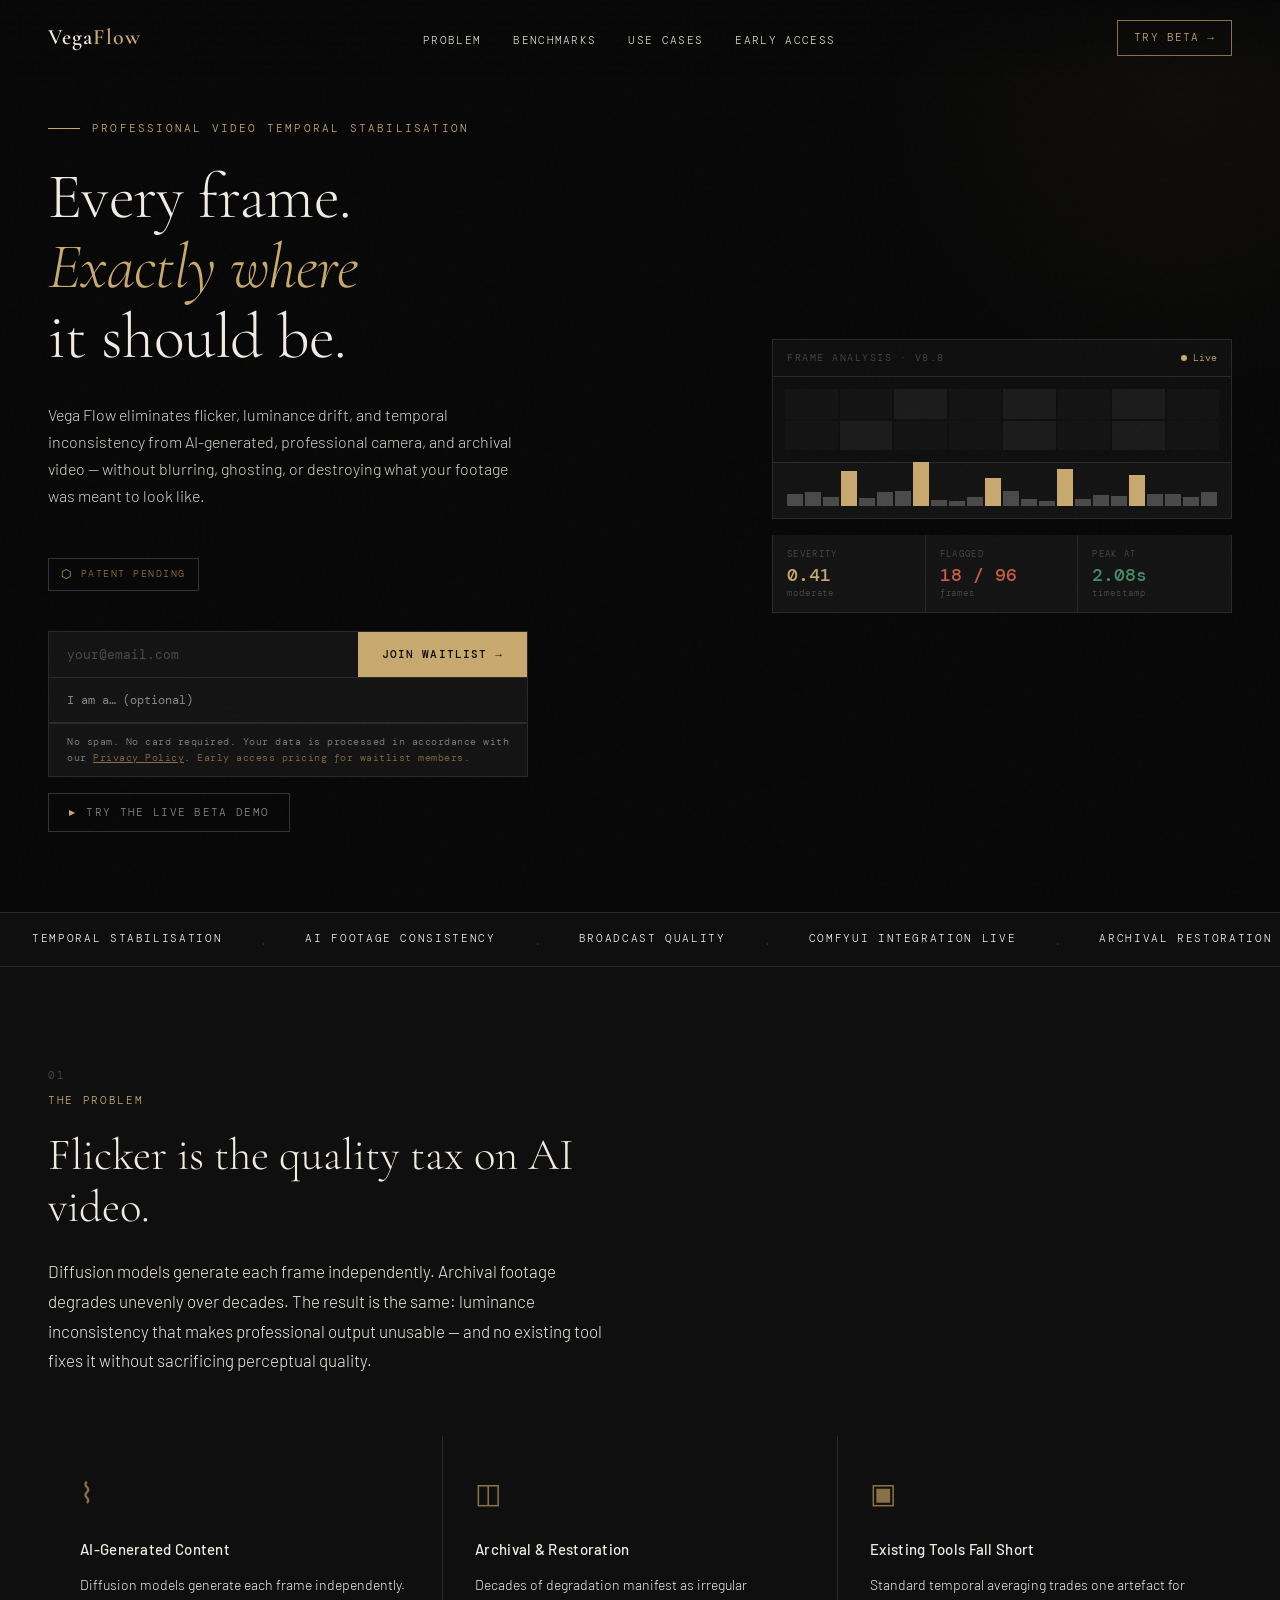
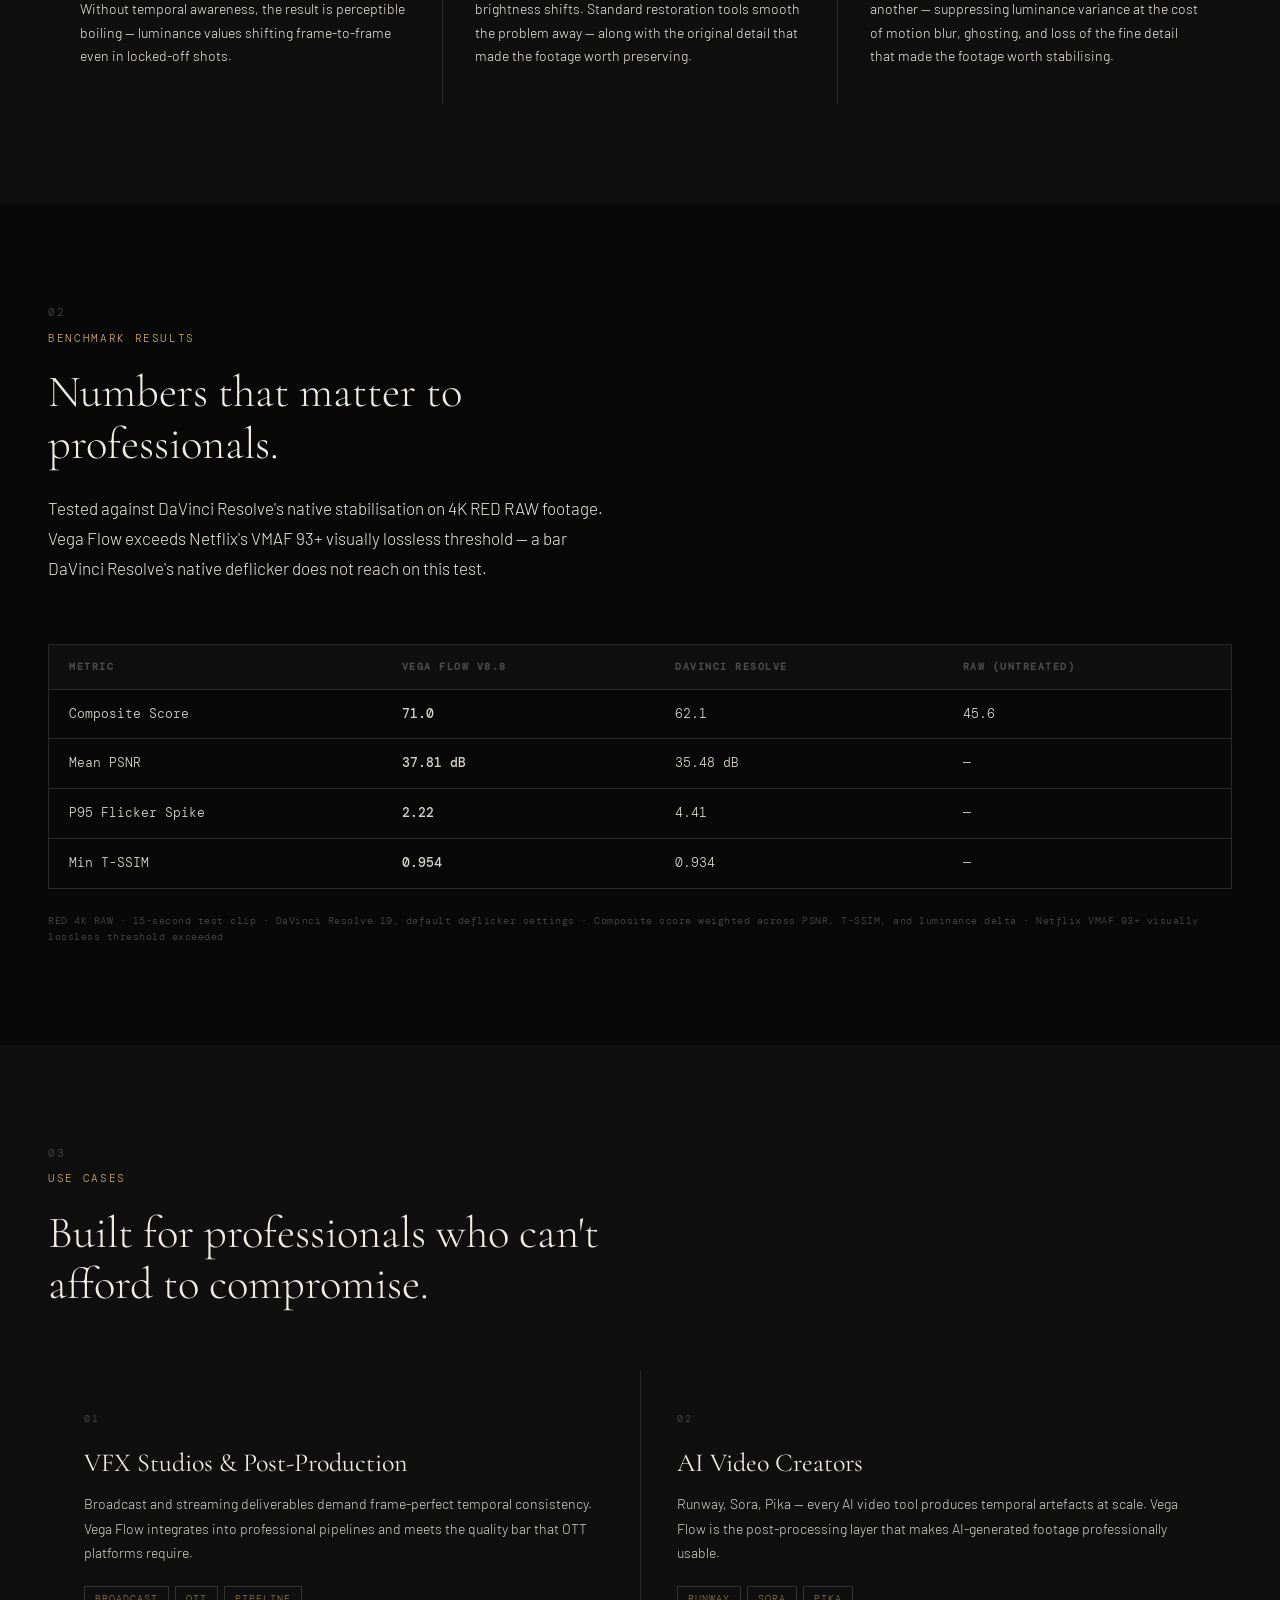
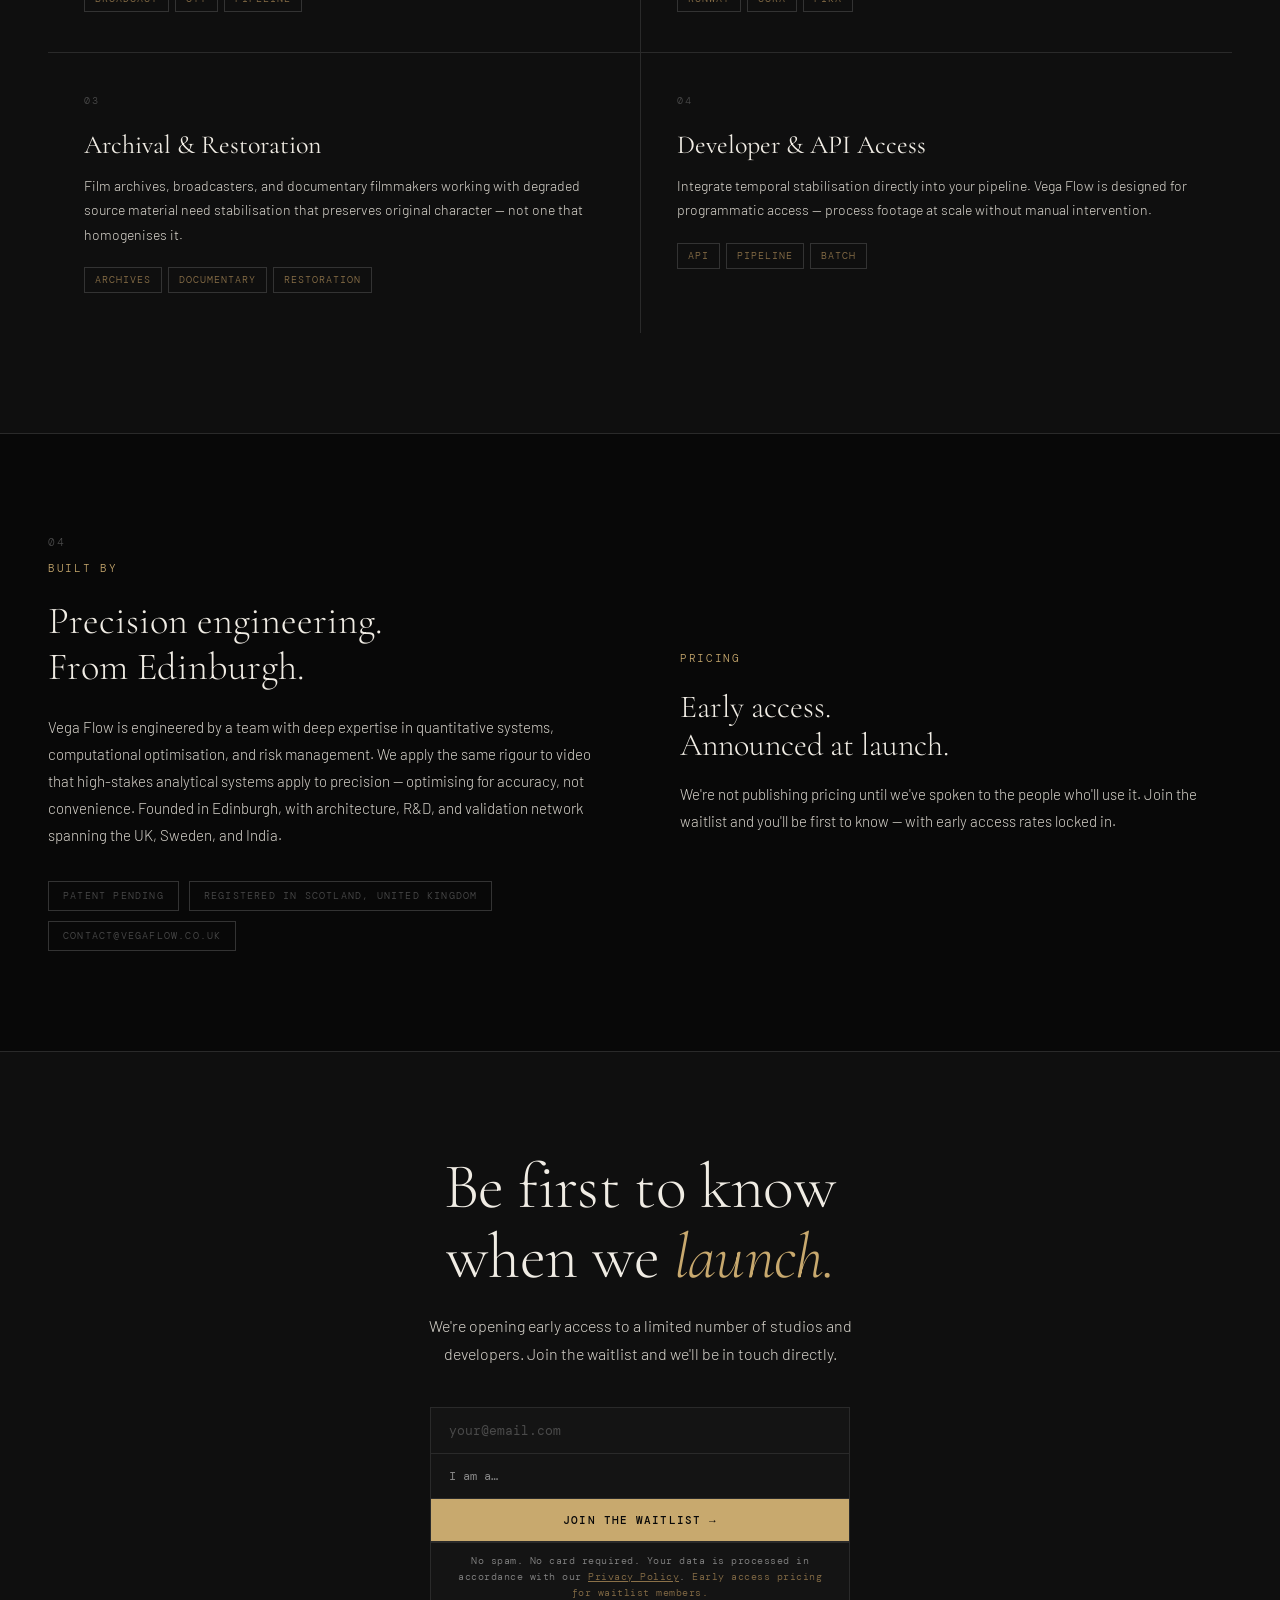
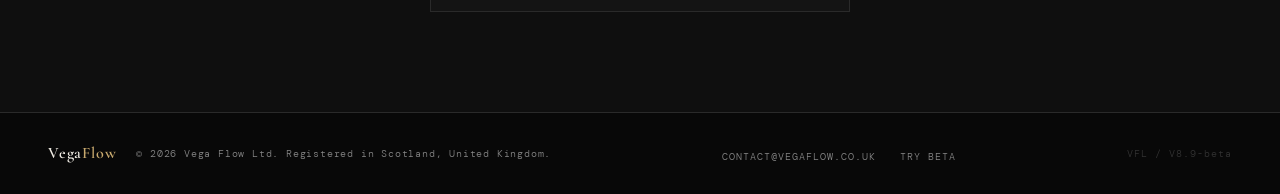
==== index.html @ b228d47e "content: update Built By copy, remove Techscaler badge - Remove "Techscaler Supported" badge from se" ====
<!DOCTYPE html>
<html lang="en">
<head>
<meta charset="UTF-8">
<meta name="viewport" content="width=device-width, initial-scale=1.0">
<title>Vega Flow — Professional Video Temporal Stabilisation</title>
<link rel="stylesheet" href="/fonts/fonts.css">
<style>
:root {
  --black:      #080808;
  --near-black: #0f0f0f;
  --surface:    #141414;
  --surface-2:  #1c1c1c;
  --border:     #2a2a2a;
  --border-2:   #333;
  --muted:      #4a4a4a;
  --dim:        #888;
  --text:       #d8d4cc;
  --bright:     #f0ece4;
  --accent:     #c8a96e;
  --accent-dim: #8a7048;
  --red:        #c45c4a;
  --green:      #4a8c6a;
  --mono:       'DM Mono', monospace;
  --serif:      'Cormorant Garamond', serif;
  --sans:       'Barlow', sans-serif;
}
*, *::before, *::after { box-sizing: border-box; margin: 0; padding: 0; }
html { scroll-behavior: smooth; }
body {
  background: var(--black);
  color: var(--text);
  font-family: var(--sans);
  font-weight: 300;
  line-height: 1.6;
  overflow-x: hidden;
}
body::before {
  content: '';
  position: fixed;
  inset: 0;
  background-image: url("data:image/svg+xml,%3Csvg viewBox='0 0 256 256' xmlns='http://www.w3.org/2000/svg'%3E%3Cfilter id='n'%3E%3CfeTurbulence type='fractalNoise' baseFrequency='0.9' numOctaves='4' stitchTiles='stitch'/%3E%3C/filter%3E%3Crect width='100%25' height='100%25' filter='url(%23n)' opacity='0.04'/%3E%3C/svg%3E");
  pointer-events: none;
  z-index: 1000;
  opacity: 0.35;
}
::-webkit-scrollbar { width: 3px; }
::-webkit-scrollbar-track { background: var(--black); }
::-webkit-scrollbar-thumb { background: var(--border-2); }

/* ── MAX-WIDTH WRAPPER ── */
.inner {
  max-width: 1280px;
  margin: 0 auto;
  width: 100%;
}

/* ── NAV ── */
nav {
  position: fixed;
  top: 0; left: 0; right: 0;
  z-index: 100;
  display: flex;
  align-items: center;
  justify-content: space-between;
  padding: 20px 48px;
  background: linear-gradient(to bottom, rgba(8,8,8,0.96), transparent);
}
.logo-mark {
  font-family: var(--serif);
  font-size: 22px;
  font-weight: 600;
  letter-spacing: 0.05em;
  color: var(--bright);
}
.logo-mark span { color: var(--accent); }
.nav-links {
  display: flex;
  gap: 32px;
  list-style: none;
}
.nav-links a {
  font-family: var(--mono);
  font-size: 11px;
  letter-spacing: 0.12em;
  text-transform: uppercase;
  color: var(--text);
  text-decoration: none;
  transition: color 0.2s;
}
.nav-links a:hover { color: var(--text); }
.nav-cta {
  font-family: var(--mono);
  font-size: 11px;
  letter-spacing: 0.1em;
  text-transform: uppercase;
  color: var(--accent);
  text-decoration: none;
  border: 1px solid var(--accent-dim);
  padding: 8px 16px;
  transition: all 0.2s;
}
.nav-cta:hover { background: var(--accent); color: var(--black); }

/* ── HERO ── */
.hero {
  min-height: 100vh;
  padding: 120px 48px 80px;
  position: relative;
  overflow: hidden;
  display: flex;
  align-items: center;
}
.hero .inner {
  display: grid;
  grid-template-columns: 1fr 1fr;
  gap: 0;
  align-items: center;
}
.hero::after {
  content: '';
  position: absolute;
  top: -200px; right: -200px;
  width: 600px; height: 600px;
  background: radial-gradient(circle, rgba(200,169,110,0.04) 0%, transparent 70%);
  pointer-events: none;
}
.hero-eyebrow {
  font-family: var(--mono);
  font-size: 11px;
  letter-spacing: 0.2em;
  text-transform: uppercase;
  color: var(--accent);
  margin-bottom: 24px;
  display: flex;
  align-items: center;
  gap: 12px;
}
.hero-eyebrow::before {
  content: '';
  display: block;
  width: 32px;
  height: 1px;
  background: var(--accent);
}
.hero-headline {
  font-family: var(--serif);
  font-size: clamp(42px, 5vw, 72px);
  font-weight: 300;
  line-height: 1.1;
  color: var(--bright);
  margin-bottom: 28px;
  letter-spacing: -0.01em;
}
.hero-headline em {
  font-style: italic;
  color: var(--accent);
}
.hero-subhead {
  font-size: 16px;
  font-weight: 300;
  color: var(--text);
  max-width: 480px;
  margin-bottom: 48px;
  line-height: 1.7;
}
.patent-badge {
  display: inline-flex;
  align-items: center;
  gap: 8px;
  font-family: var(--mono);
  font-size: 10px;
  letter-spacing: 0.15em;
  text-transform: uppercase;
  color: var(--accent-dim);
  border: 1px solid var(--border-2);
  padding: 6px 12px;
  margin-bottom: 40px;
}
.patent-badge::before {
  content: '⬡';
  color: var(--accent);
  font-size: 12px;
}

/* ── WAITLIST FORM ── */
.waitlist-form {
  background: var(--surface);
  border: 1px solid var(--border);
  padding: 0;
  max-width: 480px;
}
.form-row {
  display: flex;
  border-bottom: 1px solid var(--border);
}
.form-row:last-of-type { border-bottom: none; }
.form-input {
  flex: 1;
  background: transparent;
  border: none;
  padding: 14px 18px;
  font-family: var(--mono);
  font-size: 13px;
  color: var(--text);
  outline: none;
  width: 100%;
}
.form-input::placeholder { color: var(--muted); }
.form-select {
  flex: 1;
  background: transparent;
  border: none;
  padding: 14px 18px;
  font-family: var(--mono);
  font-size: 12px;
  color: var(--dim);
  outline: none;
  cursor: pointer;
  width: 100%;
  appearance: none;
  -webkit-appearance: none;
}
.form-select option { background: var(--surface-2); color: var(--text); }
.form-submit {
  background: var(--accent);
  color: var(--black);
  border: none;
  padding: 14px 24px;
  font-family: var(--mono);
  font-size: 11px;
  letter-spacing: 0.1em;
  text-transform: uppercase;
  cursor: pointer;
  white-space: nowrap;
  font-weight: 500;
  transition: background 0.2s;
}
.form-submit:hover { background: var(--bright); }
.form-success {
  display: none;
  padding: 14px 18px;
  font-family: var(--mono);
  font-size: 12px;
  color: var(--green);
  letter-spacing: 0.05em;
}
.form-note {
  font-family: var(--mono);
  font-size: 10px;
  color: var(--dim);
  padding: 10px 18px;
  border-top: 1px solid var(--border);
  letter-spacing: 0.05em;
}
.form-note span { color: var(--accent-dim); }

/* ── TRY LIVE BUTTON ── */
.try-live-link {
  display: inline-flex;
  align-items: center;
  gap: 10px;
  font-family: var(--mono);
  font-size: 11px;
  letter-spacing: 0.12em;
  text-transform: uppercase;
  color: var(--dim);
  text-decoration: none;
  border: 1px solid var(--border-2);
  padding: 10px 20px;
  margin-top: 16px;
  transition: all 0.2s;
}
.try-live-link:hover { color: var(--text); border-color: var(--muted); }
.try-live-link::before {
  content: '▶';
  font-size: 8px;
  color: var(--accent);
}

/* ── FRAME ANALYSER ── */
.hero-visual {
  display: flex;
  flex-direction: column;
  align-items: flex-end;
  gap: 16px;
}
.frame-analyzer {
  width: 100%;
  max-width: 460px;
  background: var(--surface);
  border: 1px solid var(--border);
  overflow: hidden;
}
.frame-analyzer-header {
  display: flex;
  align-items: center;
  justify-content: space-between;
  padding: 10px 14px;
  border-bottom: 1px solid var(--border);
  background: var(--near-black);
}
.fa-title {
  font-family: var(--mono);
  font-size: 10px;
  letter-spacing: 0.15em;
  text-transform: uppercase;
  color: var(--muted);
}
.fa-status {
  font-family: var(--mono);
  font-size: 10px;
  color: var(--accent);
  display: flex;
  align-items: center;
  gap: 6px;
}
.fa-status::before {
  content: '';
  width: 6px; height: 6px;
  border-radius: 50%;
  background: var(--accent);
  animation: pulse 2s ease-in-out infinite;
}
@keyframes pulse {
  0%, 100% { opacity: 1; }
  50% { opacity: 0.3; }
}
.frame-grid {
  display: grid;
  grid-template-columns: repeat(8, 1fr);
  gap: 2px;
  padding: 12px;
  background: var(--near-black);
}
.frame-cell {
  aspect-ratio: 16/9;
  background: var(--surface-2);
  position: relative;
  overflow: hidden;
}
.frame-cell.flicker {
  animation: flicker-cell 3s ease-in-out infinite;
}
.frame-cell.flicker:nth-child(2n) { animation-delay: 0.4s; }
.frame-cell.flicker:nth-child(3n) { animation-delay: 0.8s; }
@keyframes flicker-cell {
  0%, 85%, 100% { background: var(--surface-2); }
  90% { background: #3a3020; }
  93% { background: var(--surface-2); }
  96% { background: #4a3828; }
}
.frame-cell.stable { background: var(--surface); }
.waveform {
  display: flex;
  align-items: flex-end;
  gap: 2px;
  padding: 12px 14px;
  height: 56px;
  border-top: 1px solid var(--border);
}
.wave-bar {
  flex: 1;
  min-width: 3px;
  background: var(--muted);
  transition: height 0.3s ease;
}
.wave-bar.spike { background: var(--accent); }
.analysis-readout {
  display: grid;
  grid-template-columns: repeat(3, 1fr);
  width: 100%;
  max-width: 460px;
  border: 1px solid var(--border);
  border-top: none;
  background: var(--surface);
}
.readout-cell {
  padding: 12px 14px;
  border-right: 1px solid var(--border);
}
.readout-cell:last-child { border-right: none; }
.readout-label {
  font-family: var(--mono);
  font-size: 9px;
  letter-spacing: 0.15em;
  text-transform: uppercase;
  color: var(--muted);
  margin-bottom: 4px;
}
.readout-value {
  font-family: var(--mono);
  font-size: 18px;
  font-weight: 500;
  line-height: 1;
  margin-bottom: 2px;
}
.readout-value.ok { color: var(--green); }
.readout-value.warn { color: var(--accent); }
.readout-value.alert { color: var(--red); }
.readout-sub {
  font-family: var(--mono);
  font-size: 9px;
  color: var(--muted);
  letter-spacing: 0.1em;
}

/* ── TICKER ── */
.ticker {
  border-top: 1px solid var(--border);
  border-bottom: 1px solid var(--border);
  overflow: hidden;
  white-space: nowrap;
  padding: 10px 0;
  background: var(--near-black);
}
.ticker-inner {
  display: inline-flex;
  animation: ticker 30s linear infinite;
}
@keyframes ticker {
  0% { transform: translateX(0); }
  100% { transform: translateX(-50%); }
}
.ticker-item {
  font-family: var(--mono);
  font-size: 11px;
  letter-spacing: 0.15em;
  text-transform: uppercase;
  color: var(--bright);
  padding: 0 32px;
}
.ticker-sep {
  color: var(--border-2);
  padding: 0 8px;
}

/* ── SECTIONS ── */
section { padding: 100px 48px; }
.section-number {
  font-family: var(--mono);
  font-size: 11px;
  letter-spacing: 0.2em;
  color: var(--muted);
  margin-bottom: 8px;
}
.section-label {
  font-family: var(--mono);
  font-size: 11px;
  letter-spacing: 0.15em;
  text-transform: uppercase;
  color: var(--accent);
  margin-bottom: 20px;
}
.section-title {
  font-family: var(--serif);
  font-size: clamp(32px, 3.5vw, 52px);
  font-weight: 300;
  color: var(--bright);
  line-height: 1.15;
  margin-bottom: 24px;
}

/* ── PROBLEM ── */
.problem { background: var(--near-black); }
.problem-intro { max-width: 560px; margin-bottom: 60px; }
.problem-intro p {
  font-size: 17px;
  color: var(--bright);
  line-height: 1.75;
}
.problem-grid {
  display: grid;
  grid-template-columns: repeat(3, 1fr);
  gap: 1px;
  background: var(--border);
}
.problem-card {
  background: var(--near-black);
  padding: 36px 32px;
}
.problem-icon {
  font-size: 28px;
  color: var(--accent-dim);
  margin-bottom: 20px;
  font-family: var(--mono);
}
.problem-title {
  font-family: var(--sans);
  font-size: 15px;
  font-weight: 500;
  color: var(--bright);
  margin-bottom: 12px;
  letter-spacing: 0.02em;
}
.problem-body {
  font-size: 14px;
  color: var(--bright);
  line-height: 1.7;
}

/* ── BENCHMARKS ── */
.benchmarks { background: var(--black); }
.bench-intro { max-width: 560px; margin-bottom: 60px; }
.bench-intro p { font-size: 17px; color: var(--bright); line-height: 1.75; }
.bench-table {
  width: 100%;
  border-collapse: collapse;
  border: 1px solid var(--border);
  margin-bottom: 24px;
}
.bench-table th {
  font-family: var(--mono);
  font-size: 10px;
  letter-spacing: 0.15em;
  text-transform: uppercase;
  color: var(--muted);
  padding: 14px 20px;
  text-align: left;
  border-bottom: 1px solid var(--border);
  background: var(--near-black);
}
.bench-table td {
  font-family: var(--mono);
  font-size: 13px;
  padding: 14px 20px;
  border-bottom: 1px solid var(--border);
  color: var(--text);
}
.bench-table tr:last-child td { border-bottom: none; }
.bench-table tr:hover td { background: var(--surface); }
.bench-win { color: var(--accent); font-weight: 500; }
.bench-note {
  font-family: var(--mono);
  font-size: 10px;
  color: var(--muted);
  letter-spacing: 0.05em;
}

/* ── AUDIENCE ── */
.audience { background: var(--near-black); }
.audience-intro { max-width: 560px; margin-bottom: 60px; }
.audience-grid {
  display: grid;
  grid-template-columns: repeat(2, 1fr);
  gap: 1px;
  background: var(--border);
}
.audience-card {
  background: var(--near-black);
  padding: 40px 36px;
  position: relative;
  overflow: hidden;
}
.audience-card::before {
  content: '';
  position: absolute;
  top: 0; left: 0;
  width: 2px;
  height: 0;
  background: var(--accent);
  transition: height 0.4s ease;
}
.audience-card:hover::before { height: 100%; }
.audience-num {
  font-family: var(--mono);
  font-size: 10px;
  letter-spacing: 0.2em;
  color: var(--muted);
  margin-bottom: 20px;
}
.audience-title {
  font-family: var(--serif);
  font-size: 26px;
  font-weight: 400;
  color: var(--bright);
  margin-bottom: 14px;
  line-height: 1.2;
}
.audience-body {
  font-size: 14px;
  color: var(--text);
  line-height: 1.75;
}
.audience-tags {
  display: flex;
  flex-wrap: wrap;
  gap: 6px;
  margin-top: 20px;
}
.tag {
  font-family: var(--mono);
  font-size: 10px;
  letter-spacing: 0.1em;
  text-transform: uppercase;
  color: var(--accent-dim);
  border: 1px solid var(--border-2);
  padding: 4px 10px;
}

/* ── BUILT BY ── */
.built-by {
  background: var(--black);
  border-top: 1px solid var(--border);
}
.built-by-inner {
  display: grid;
  grid-template-columns: 1fr 1fr;
  gap: 80px;
  align-items: center;
  max-width: 1280px;
  margin: 0 auto;
  width: 100%;
}
.built-by h2 {
  font-family: var(--serif);
  font-size: clamp(28px, 3vw, 44px);
  font-weight: 300;
  color: var(--bright);
  line-height: 1.2;
  margin-bottom: 24px;
}
.built-by p {
  font-size: 15px;
  color: var(--text);
  line-height: 1.8;
  margin-bottom: 32px;
}
.badges {
  display: flex;
  flex-wrap: wrap;
  gap: 10px;
}
.badge {
  font-family: var(--mono);
  font-size: 10px;
  letter-spacing: 0.12em;
  text-transform: uppercase;
  color: var(--muted);
  border: 1px solid var(--border-2);
  padding: 6px 14px;
}

/* ── FINAL CTA ── */
.final-cta {
  background: var(--near-black);
  text-align: center;
  border-top: 1px solid var(--border);
}
.final-cta .hero-headline { max-width: 640px; margin: 0 auto 20px; }
.final-cta .hero-subhead { margin: 0 auto 40px; text-align: center; }
.final-cta .waitlist-form {
  max-width: 420px;
  margin: 0 auto;
  text-align: left;
}

/* ── FOOTER ── */
footer {
  background: var(--black);
  border-top: 1px solid var(--border);
  padding: 28px 48px;
}
footer .inner {
  display: flex;
  align-items: center;
  justify-content: space-between;
  flex-wrap: wrap;
  gap: 16px;
  width: 100%;
}
.footer-left {
  display: flex;
  align-items: center;
  gap: 20px;
}
.footer-copy {
  font-family: var(--mono);
  font-size: 10px;
  color: var(--dim);
  letter-spacing: 0.08em;
}
.footer-links {
  display: flex;
  gap: 24px;
  list-style: none;
}
.footer-links a {
  font-family: var(--mono);
  font-size: 10px;
  letter-spacing: 0.1em;
  color: var(--dim);
  text-decoration: none;
  text-transform: uppercase;
  transition: color 0.2s;
}
.footer-links a:hover { color: var(--text); }
.footer-right {
  font-family: var(--mono);
  font-size: 10px;
  color: var(--border-2);
  letter-spacing: 0.1em;
}

/* ── REVEAL ANIMATION ── */
.reveal {
  opacity: 0;
  transform: translateY(20px);
  transition: opacity 0.7s ease, transform 0.7s ease;
}
.reveal.visible {
  opacity: 1;
  transform: none;
}

/* ── RESPONSIVE ── */
@media (max-width: 900px) {
  nav { padding: 16px 24px; }
  .nav-links { display: none; }
  .hero { padding: 100px 24px 60px; }
  .hero .inner { grid-template-columns: 1fr; gap: 48px; }
  .hero-visual { align-items: flex-start; }
  section { padding: 70px 24px; }
  .problem-grid, .audience-grid { grid-template-columns: 1fr; }
  .built-by-inner { grid-template-columns: 1fr; gap: 40px; }
  footer { padding: 24px; }
  footer .inner { flex-direction: column; align-items: flex-start; }
}
</style>
</head>
<body>

<!-- NAV -->
<nav>
  <div class="logo-mark">Vega<span>Flow</span></div>
  <ul class="nav-links">
    <li><a href="#problem">Problem</a></li>
    <li><a href="#benchmarks">Benchmarks</a></li>
    <li><a href="#audience">Use Cases</a></li>
    <li><a href="#waitlist">Early Access</a></li>
  </ul>
  <a href="https://huggingface.co/spaces/vegaflow/vega-flow" target="_blank" class="nav-cta">Try Beta →</a>
</nav>

<!-- HERO -->
<section class="hero" id="home">
<div class="inner">
  <div class="hero-content">
    <div class="hero-eyebrow reveal">Professional Video Temporal Stabilisation</div>
    <h1 class="hero-headline reveal">
      Every frame.<br><em>Exactly where</em><br>it should be.
    </h1>
    <p class="hero-subhead reveal">
      Vega Flow eliminates flicker, luminance drift, and temporal inconsistency
      from AI-generated, professional camera, and archival video — without
      blurring, ghosting, or destroying what your footage was meant to look like.
    </p>
    <div class="patent-badge reveal">Patent Pending</div>

    <div class="waitlist-form reveal" id="waitlist-hero">
      <div class="form-row">
        <input type="email" class="form-input" placeholder="your@email.com" id="hero-email">
        <button class="form-submit" onclick="submitWaitlist('hero-email', 'hero-role', 'hero-success')">
          Join Waitlist →
        </button>
      </div>
      <div class="form-row">
        <select class="form-select" id="hero-role">
          <option value="" disabled selected>I am a… (optional)</option>
          <option value="developer">Developer / Pipeline Engineer</option>
          <option value="vfx">VFX Studio / Post-Production</option>
          <option value="filmmaker">Independent Filmmaker</option>
          <option value="ai-creator">AI Video Creator</option>
          <option value="archival">Archival / Restoration</option>
          <option value="other">Other</option>
        </select>
      </div>
      <div class="form-success" id="hero-success">✓ You're on the list. We'll be in touch shortly.</div>
      <p class="form-note">No spam. No card required. Your data is processed in accordance with our <a href="/privacy" target="_blank" rel="noopener noreferrer" style="color: var(--accent-dim); text-decoration: underline;">Privacy Policy</a>. <span>Early access pricing for waitlist members.</span></p>
    </div>

    <a href="https://huggingface.co/spaces/vegaflow/vega-flow" target="_blank" class="try-live-link reveal">
      Try the live beta demo
    </a>
  </div>

  <div class="hero-visual reveal">
    <div class="frame-analyzer">
      <div class="frame-analyzer-header">
        <span class="fa-title">Frame Analysis · V8.8</span>
        <span class="fa-status">Live</span>
      </div>
      <div class="frame-grid" id="frame-grid"></div>
      <div class="waveform" id="waveform"></div>
    </div>
    <div class="analysis-readout">
      <div class="readout-cell">
        <div class="readout-label">Severity</div>
        <div class="readout-value warn" id="severity-val">0.41</div>
        <div class="readout-sub" id="severity-sub">moderate</div>
      </div>
      <div class="readout-cell">
        <div class="readout-label">Flagged</div>
        <div class="readout-value alert" id="flagged-val">18 / 96</div>
        <div class="readout-sub">frames</div>
      </div>
      <div class="readout-cell">
        <div class="readout-label">Peak at</div>
        <div class="readout-value ok" id="peak-val">2.08s</div>
        <div class="readout-sub">timestamp</div>
      </div>
    </div>
  </div>
</div>
</section>

<!-- TICKER -->
<div class="ticker">
  <div class="ticker-inner" id="ticker-inner"></div>
</div>

<!-- PROBLEM -->
<section class="problem" id="problem">
<div class="inner">
  <div class="problem-intro reveal">
    <div class="section-number">01</div>
    <div class="section-label">The Problem</div>
    <h2 class="section-title">Flicker is the quality tax on AI video.</h2>
    <p>Diffusion models generate each frame independently. Archival footage degrades unevenly over decades. The result is the same: luminance inconsistency that makes professional output unusable — and no existing tool fixes it without sacrificing perceptual quality.</p>
  </div>
  <div class="problem-grid reveal">
    <div class="problem-card">
      <div class="problem-icon">⌇</div>
      <div class="problem-title">AI-Generated Content</div>
      <div class="problem-body">Diffusion models generate each frame independently. Without temporal awareness, the result is perceptible boiling — luminance values shifting frame-to-frame even in locked-off shots.</div>
    </div>
    <div class="problem-card">
      <div class="problem-icon">◫</div>
      <div class="problem-title">Archival &amp; Restoration</div>
      <div class="problem-body">Decades of degradation manifest as irregular brightness shifts. Standard restoration tools smooth the problem away — along with the original detail that made the footage worth preserving.</div>
    </div>
    <div class="problem-card">
      <div class="problem-icon">▣</div>
      <div class="problem-title">Existing Tools Fall Short</div>
      <div class="problem-body">Standard temporal averaging trades one artefact for another — suppressing luminance variance at the cost of motion blur, ghosting, and loss of the fine detail that made the footage worth stabilising.</div>
    </div>
  </div>
</div>
</section>

<!-- BENCHMARKS -->
<section class="benchmarks" id="benchmarks">
<div class="inner">
  <div class="bench-intro reveal">
    <div class="section-number">02</div>
    <div class="section-label">Benchmark Results</div>
    <h2 class="section-title">Numbers that matter to professionals.</h2>
    <p>Tested against DaVinci Resolve's native stabilisation on 4K RED RAW footage. Vega Flow exceeds Netflix's VMAF 93+ visually lossless threshold — a bar DaVinci Resolve's native deflicker does not reach on this test.</p>
  </div>
  <table class="bench-table reveal">
    <thead>
      <tr>
        <th>Metric</th>
        <th>Vega Flow V8.8</th>
        <th>DaVinci Resolve</th>
        <th>Raw (untreated)</th>
      </tr>
    </thead>
    <tbody>
      <tr>
        <td>Composite Score</td>
        <td class="bench-win">71.0</td>
        <td>62.1</td>
        <td>45.6</td>
      </tr>
      <tr>
        <td>Mean PSNR</td>
        <td class="bench-win">37.81 dB</td>
        <td>35.48 dB</td>
        <td>—</td>
      </tr>
      <tr>
        <td>P95 Flicker Spike</td>
        <td class="bench-win">2.22</td>
        <td>4.41</td>
        <td>—</td>
      </tr>
      <tr>
        <td>Min T-SSIM</td>
        <td class="bench-win">0.954</td>
        <td>0.934</td>
        <td>—</td>
      </tr>
    </tbody>
  </table>
  <p class="bench-note reveal">RED 4K RAW · 15-second test clip · DaVinci Resolve 19, default deflicker settings · Composite score weighted across PSNR, T-SSIM, and luminance delta · Netflix VMAF 93+ visually lossless threshold exceeded</p>
</div>
</section>

<!-- AUDIENCE -->
<section class="audience" id="audience">
<div class="inner">
  <div class="audience-intro reveal">
    <div class="section-number">03</div>
    <div class="section-label">Use Cases</div>
    <h2 class="section-title">Built for professionals who can't afford to compromise.</h2>
  </div>
  <div class="audience-grid reveal">
    <div class="audience-card">
      <div class="audience-num">01</div>
      <div class="audience-title">VFX Studios &amp; Post-Production</div>
      <div class="audience-body">Broadcast and streaming deliverables demand frame-perfect temporal consistency. Vega Flow integrates into professional pipelines and meets the quality bar that OTT platforms require.</div>
      <div class="audience-tags">
        <span class="tag">Broadcast</span>
        <span class="tag">OTT</span>
        <span class="tag">Pipeline</span>
      </div>
    </div>
    <div class="audience-card">
      <div class="audience-num">02</div>
      <div class="audience-title">AI Video Creators</div>
      <div class="audience-body">Runway, Sora, Pika — every AI video tool produces temporal artefacts at scale. Vega Flow is the post-processing layer that makes AI-generated footage professionally usable.</div>
      <div class="audience-tags">
        <span class="tag">Runway</span>
        <span class="tag">Sora</span>
        <span class="tag">Pika</span>
      </div>
    </div>
    <div class="audience-card">
      <div class="audience-num">03</div>
      <div class="audience-title">Archival &amp; Restoration</div>
      <div class="audience-body">Film archives, broadcasters, and documentary filmmakers working with degraded source material need stabilisation that preserves original character — not one that homogenises it.</div>
      <div class="audience-tags">
        <span class="tag">Archives</span>
        <span class="tag">Documentary</span>
        <span class="tag">Restoration</span>
      </div>
    </div>
    <div class="audience-card">
      <div class="audience-num">04</div>
      <div class="audience-title">Developer &amp; API Access</div>
      <div class="audience-body">Integrate temporal stabilisation directly into your pipeline. Vega Flow is designed for programmatic access — process footage at scale without manual intervention.</div>
      <div class="audience-tags">
        <span class="tag">API</span>
        <span class="tag">Pipeline</span>
        <span class="tag">Batch</span>
      </div>
    </div>
  </div>
</div>
</section>

<!-- BUILT BY -->
<section class="built-by">
  <div class="built-by-inner">
    <div class="reveal">
      <div class="section-number">04</div>
      <div class="section-label">Built By</div>
      <h2>Precision engineering.<br>From Edinburgh.</h2>
      <p>Vega Flow is engineered by a team with deep expertise in quantitative systems, computational optimisation, and risk management. We apply the same rigour to video that high-stakes analytical systems apply to precision — optimising for accuracy, not convenience. Founded in Edinburgh, with architecture, R&D, and validation network spanning the UK, Sweden, and India.</p>
      <div class="badges">
        <span class="badge">Patent Pending</span>
        <span class="badge">Registered in Scotland, United Kingdom</span>
        <span class="badge">contact@vegaflow.co.uk</span>
      </div>
    </div>
    <div class="reveal">
      <div class="section-label">Pricing</div>
      <h2 style="font-size: 32px; margin-bottom: 16px;">Early access.<br>Announced at launch.</h2>
      <p style="margin-bottom: 0;">We're not publishing pricing until we've spoken to the people who'll use it. Join the waitlist and you'll be first to know — with early access rates locked in.</p>
    </div>
  </div>
</section>

<!-- FINAL CTA -->
<section class="final-cta" id="waitlist">
<div class="inner">
  <h2 class="hero-headline reveal">
    Be first to know<br>when we <em>launch.</em>
  </h2>
  <p class="hero-subhead reveal">
    We're opening early access to a limited number of studios and developers. Join the waitlist and we'll be in touch directly.
  </p>
  <div class="waitlist-form reveal">
    <div class="form-row">
      <input type="email" class="form-input" placeholder="your@email.com" id="bottom-email">
    </div>
    <div class="form-row">
      <select class="form-select" id="bottom-role">
        <option value="" disabled selected>I am a…</option>
        <option value="developer">Developer / Pipeline Engineer</option>
        <option value="vfx">VFX Studio / Post-Production</option>
        <option value="filmmaker">Independent Filmmaker</option>
        <option value="ai-creator">AI Video Creator</option>
        <option value="archival">Archival / Restoration</option>
        <option value="other">Other</option>
      </select>
    </div>
    <div class="form-row">
      <button class="form-submit" style="width:100%; text-align:center; border:none;"
        onclick="submitWaitlist('bottom-email', 'bottom-role', 'bottom-success')">
        Join the Waitlist →
      </button>
    </div>
    <div class="form-success" id="bottom-success">✓ You're on the list. We'll be in touch shortly.</div>
    <p class="form-note" style="text-align:center;">No spam. No card required. Your data is processed in accordance with our <a href="/privacy" target="_blank" rel="noopener noreferrer" style="color: var(--accent-dim); text-decoration: underline;">Privacy Policy</a>. <span>Early access pricing for waitlist members.</span></p>
  </div>
</div>
</section>

<!-- FOOTER -->
<footer>
<div class="inner">
  <div class="footer-left">
    <div class="logo-mark" style="font-size:16px;">Vega<span>Flow</span></div>
    <span class="footer-copy">© 2026 Vega Flow Ltd. Registered in Scotland, United Kingdom.</span>
  </div>
  <ul class="footer-links">
    <li><a href="mailto:contact@vegaflow.co.uk">contact@vegaflow.co.uk</a></li>
    <li><a href="https://huggingface.co/spaces/vegaflow/vega-flow" target="_blank">Try Beta</a></li>
  </ul>
  <div class="footer-right">VFL / V8.9-beta</div>
</div>
</footer>

<script>
async function submitWaitlist(emailId, roleId, successId) {
  const emailEl = document.getElementById(emailId);
  const roleEl  = document.getElementById(roleId);
  const successEl = document.getElementById(successId);
  if (!emailEl || !emailEl.value.includes('@')) {
    emailEl.style.borderBottom = '1px solid var(--red)';
    setTimeout(() => emailEl.style.borderBottom = '', 1400);
    return;
  }
  const btn = event.target;
  btn.textContent = 'Sending…';
  btn.disabled = true;
  try {
    await fetch('/.netlify/functions/waitlist', {
      method: 'POST',
      headers: { 'Content-Type': 'application/json' },
      body: JSON.stringify({
        email: emailEl.value,
        role: roleEl ? roleEl.value : '',
        timestamp: new Date().toISOString()
      })
    });
  } catch(e) {
    console.error('Waitlist error:', e);
  }
  // Show success regardless — don't let a backend error block the UX
  emailEl.closest('.form-row').style.display = 'none';
  if (roleEl) roleEl.closest('.form-row').style.display = 'none';
  btn.closest('.form-row') && (btn.closest('.form-row').style.display = 'none');
  if (successEl) successEl.style.display = 'block';
}

// ── FRAME GRID ──
function buildFrameGrid() {
  const grid = document.getElementById('frame-grid');
  if (!grid) return;
  const flickerIdx = [2, 4, 6, 9, 12, 14];
  for (let i = 0; i < 16; i++) {
    const cell = document.createElement('div');
    cell.className = 'frame-cell ' + (flickerIdx.includes(i) ? 'flicker' : 'stable');
    grid.appendChild(cell);
  }
}

// ── WAVEFORM ──
function buildWaveform() {
  const wf = document.getElementById('waveform');
  if (!wf) return;
  const spikeIdx = [3, 7, 11, 15, 19];
  for (let i = 0; i < 24; i++) {
    const bar = document.createElement('div');
    const isSpike = spikeIdx.includes(i);
    bar.style.height = isSpike ? (28 + Math.random() * 16) + 'px' : (4 + Math.random() * 14) + 'px';
    bar.className = 'wave-bar ' + (isSpike ? 'spike' : 'normal');
    wf.appendChild(bar);
  }
}

// ── READOUT ANIMATION ──
function animateReadout() {
  const states = [
    { sev: '0.18', sevClass: 'ok',   sevSub: 'low',      flagged: '6 / 96',  peak: '0.54s' },
    { sev: '0.41', sevClass: 'warn', sevSub: 'moderate', flagged: '18 / 96', peak: '2.08s' },
    { sev: '0.67', sevClass: 'alert',sevSub: 'severe',   flagged: '31 / 96', peak: '1.83s' },
    { sev: '0.29', sevClass: 'ok',   sevSub: 'low',      flagged: '11 / 96', peak: '1.17s' },
    { sev: '0.53', sevClass: 'warn', sevSub: 'moderate', flagged: '24 / 96', peak: '3.42s' },
  ];
  let idx = 0;
  setInterval(() => {
    idx = (idx + 1) % states.length;
    const s = states[idx];
    const sv = document.getElementById('severity-val');
    const fv = document.getElementById('flagged-val');
    const pv = document.getElementById('peak-val');
    const ss = document.getElementById('severity-sub');
    if (sv) { sv.textContent = s.sev; sv.className = 'readout-value ' + s.sevClass; }
    if (ss) ss.textContent = s.sevSub;
    if (fv) fv.textContent = s.flagged;
    if (pv) pv.textContent = s.peak;
  }, 2800);
}

// ── TICKER ──
function buildTicker() {
  const items = [
    { text: 'Temporal Stabilisation', accent: false },
    { text: 'AI Footage Consistency', accent: false },
    { text: 'Broadcast Quality', accent: false },
    { text: 'ComfyUI Integration Live', accent: false },
    { text: 'Archival Restoration', accent: false },
    { text: 'Proprietary Stabilisation Engine', accent: false },
    { text: 'Tested on RED 4K RAW', accent: false },
    { text: 'Professional Camera Footage', accent: false },
    { text: 'Frame-Perfect Output', accent: false },
    { text: 'Edinburgh · Scotland', accent: false },
  ];
  const inner = document.getElementById('ticker-inner');
  if (!inner) return;
  const doubled = [...items, ...items];
  doubled.forEach((item, i) => {
    const span = document.createElement('span');
    span.className = 'ticker-item' + (item.accent ? ' accent' : '');
    span.textContent = item.text;
    inner.appendChild(span);
    if (i < doubled.length - 1) {
      const sep = document.createElement('span');
      sep.className = 'ticker-sep';
      sep.textContent = '·';
      inner.appendChild(sep);
    }
  });
}

// ── SCROLL REVEAL ──
function initReveal() {
  const observer = new IntersectionObserver((entries) => {
    entries.forEach(e => {
      if (e.isIntersecting) {
        e.target.classList.add('visible');
        observer.unobserve(e.target);
      }
    });
  }, { threshold: 0.08 });
  document.querySelectorAll('.reveal').forEach(el => observer.observe(el));
}

// ── INIT ──
document.addEventListener('DOMContentLoaded', () => {
  buildFrameGrid();
  buildWaveform();
  animateReadout();
  buildTicker();
  initReveal();
  setTimeout(() => {
    document.querySelectorAll('.hero .reveal').forEach((el, i) => {
      setTimeout(() => el.classList.add('visible'), i * 130);
    });
  }, 100);
});
</script>
</body>
</html>
---- fonts/fonts.css ----
/* ── DM Mono ── */
@font-face {
  font-family: 'DM Mono';
  font-style: normal;
  font-weight: 300;
  font-display: swap;
  src: url('DMMono-Light.woff2') format('woff2');
}

@font-face {
  font-family: 'DM Mono';
  font-style: italic;
  font-weight: 300;
  font-display: swap;
  src: url('DMMono-LightItalic.woff2') format('woff2');
}

@font-face {
  font-family: 'DM Mono';
  font-style: normal;
  font-weight: 400;
  font-display: swap;
  src: url('DMMono-Regular.woff2') format('woff2');
}

@font-face {
  font-family: 'DM Mono';
  font-style: normal;
  font-weight: 500;
  font-display: swap;
  src: url('DMMono-Medium.woff2') format('woff2');
}

/* ── Cormorant Garamond (variable, covers 300–600) ── */
@font-face {
  font-family: 'Cormorant Garamond';
  font-style: normal;
  font-weight: 300 600;
  font-display: swap;
  src: url('CormorantGaramond.woff2') format('woff2');
}

@font-face {
  font-family: 'Cormorant Garamond';
  font-style: italic;
  font-weight: 300 600;
  font-display: swap;
  src: url('CormorantGaramond-Italic.woff2') format('woff2');
}

/* ── Barlow ── */
@font-face {
  font-family: 'Barlow';
  font-style: normal;
  font-weight: 300;
  font-display: swap;
  src: url('Barlow-Light.woff2') format('woff2');
}

@font-face {
  font-family: 'Barlow';
  font-style: normal;
  font-weight: 400;
  font-display: swap;
  src: url('Barlow-Regular.woff2') format('woff2');
}

@font-face {
  font-family: 'Barlow';
  font-style: normal;
  font-weight: 500;
  font-display: swap;
  src: url('Barlow-Medium.woff2') format('woff2');
}

@font-face {
  font-family: 'Barlow';
  font-style: normal;
  font-weight: 600;
  font-display: swap;
  src: url('Barlow-SemiBold.woff2') format('woff2');
}
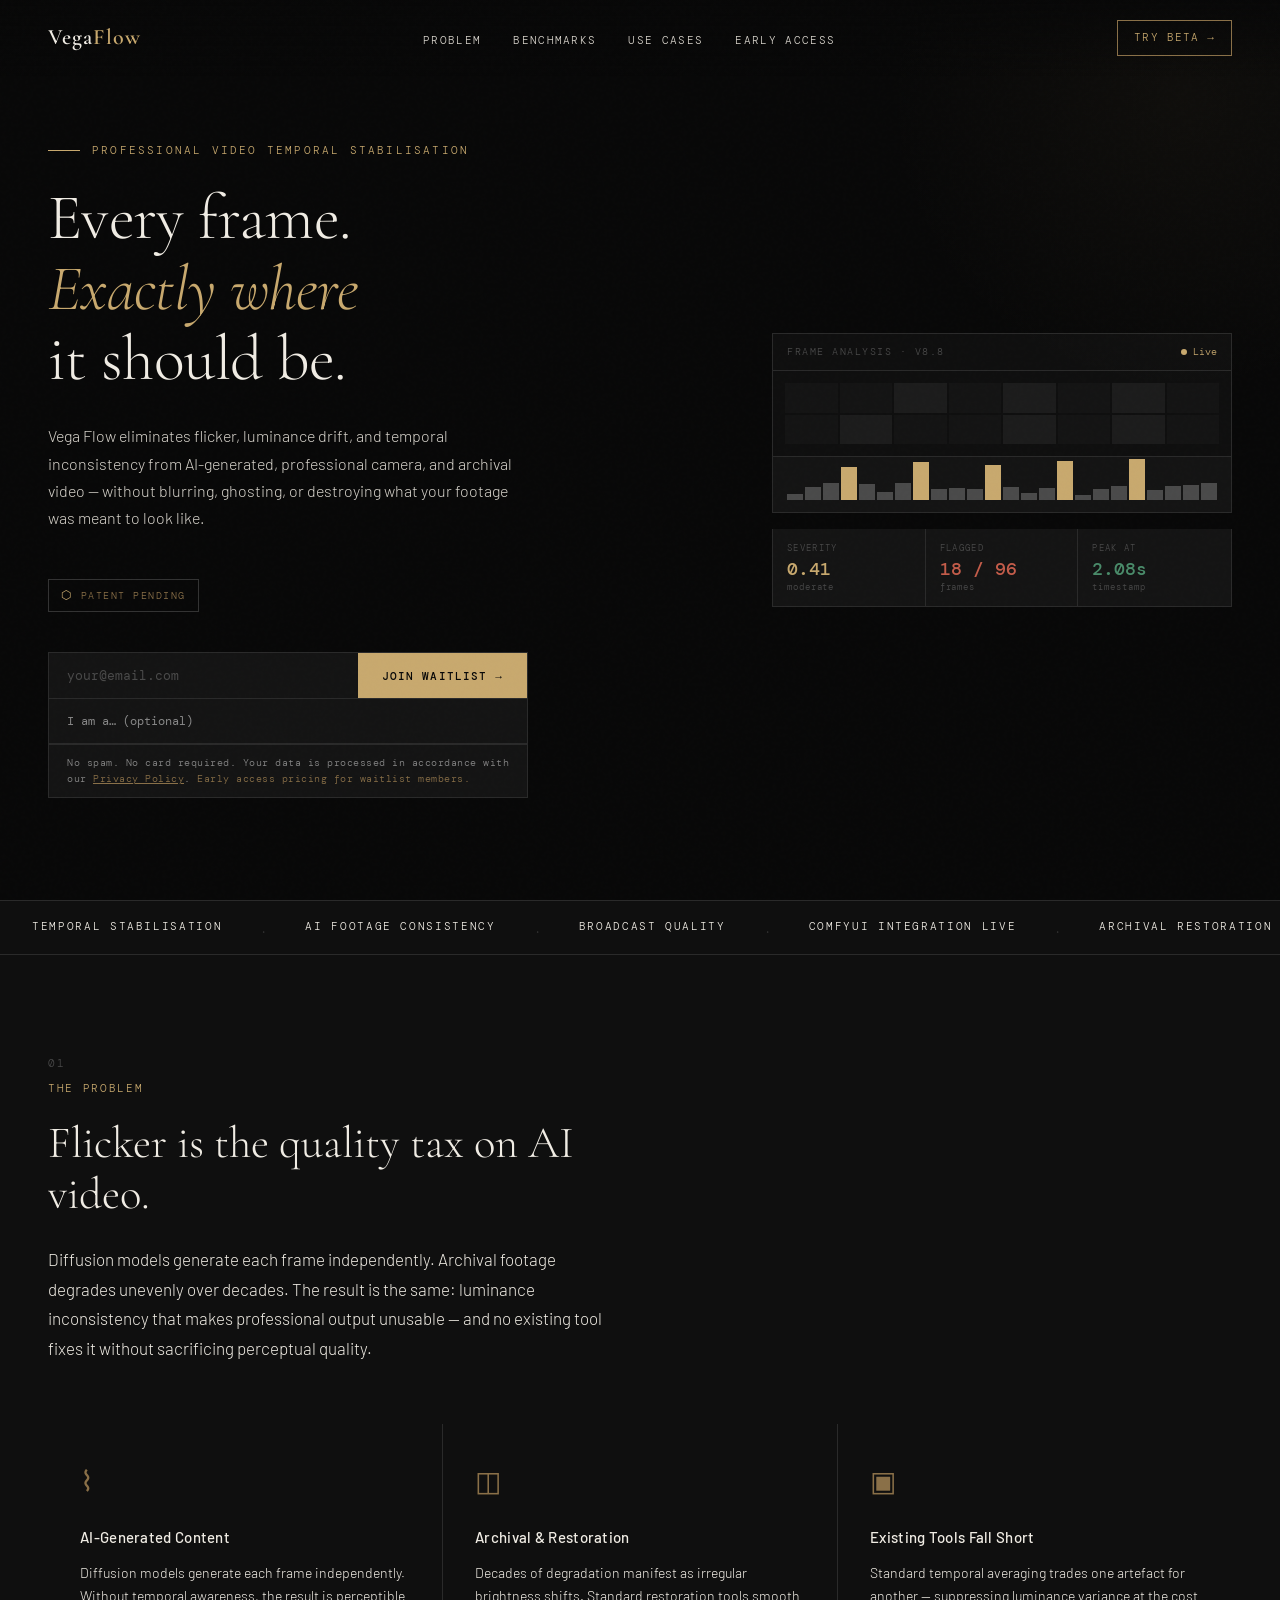
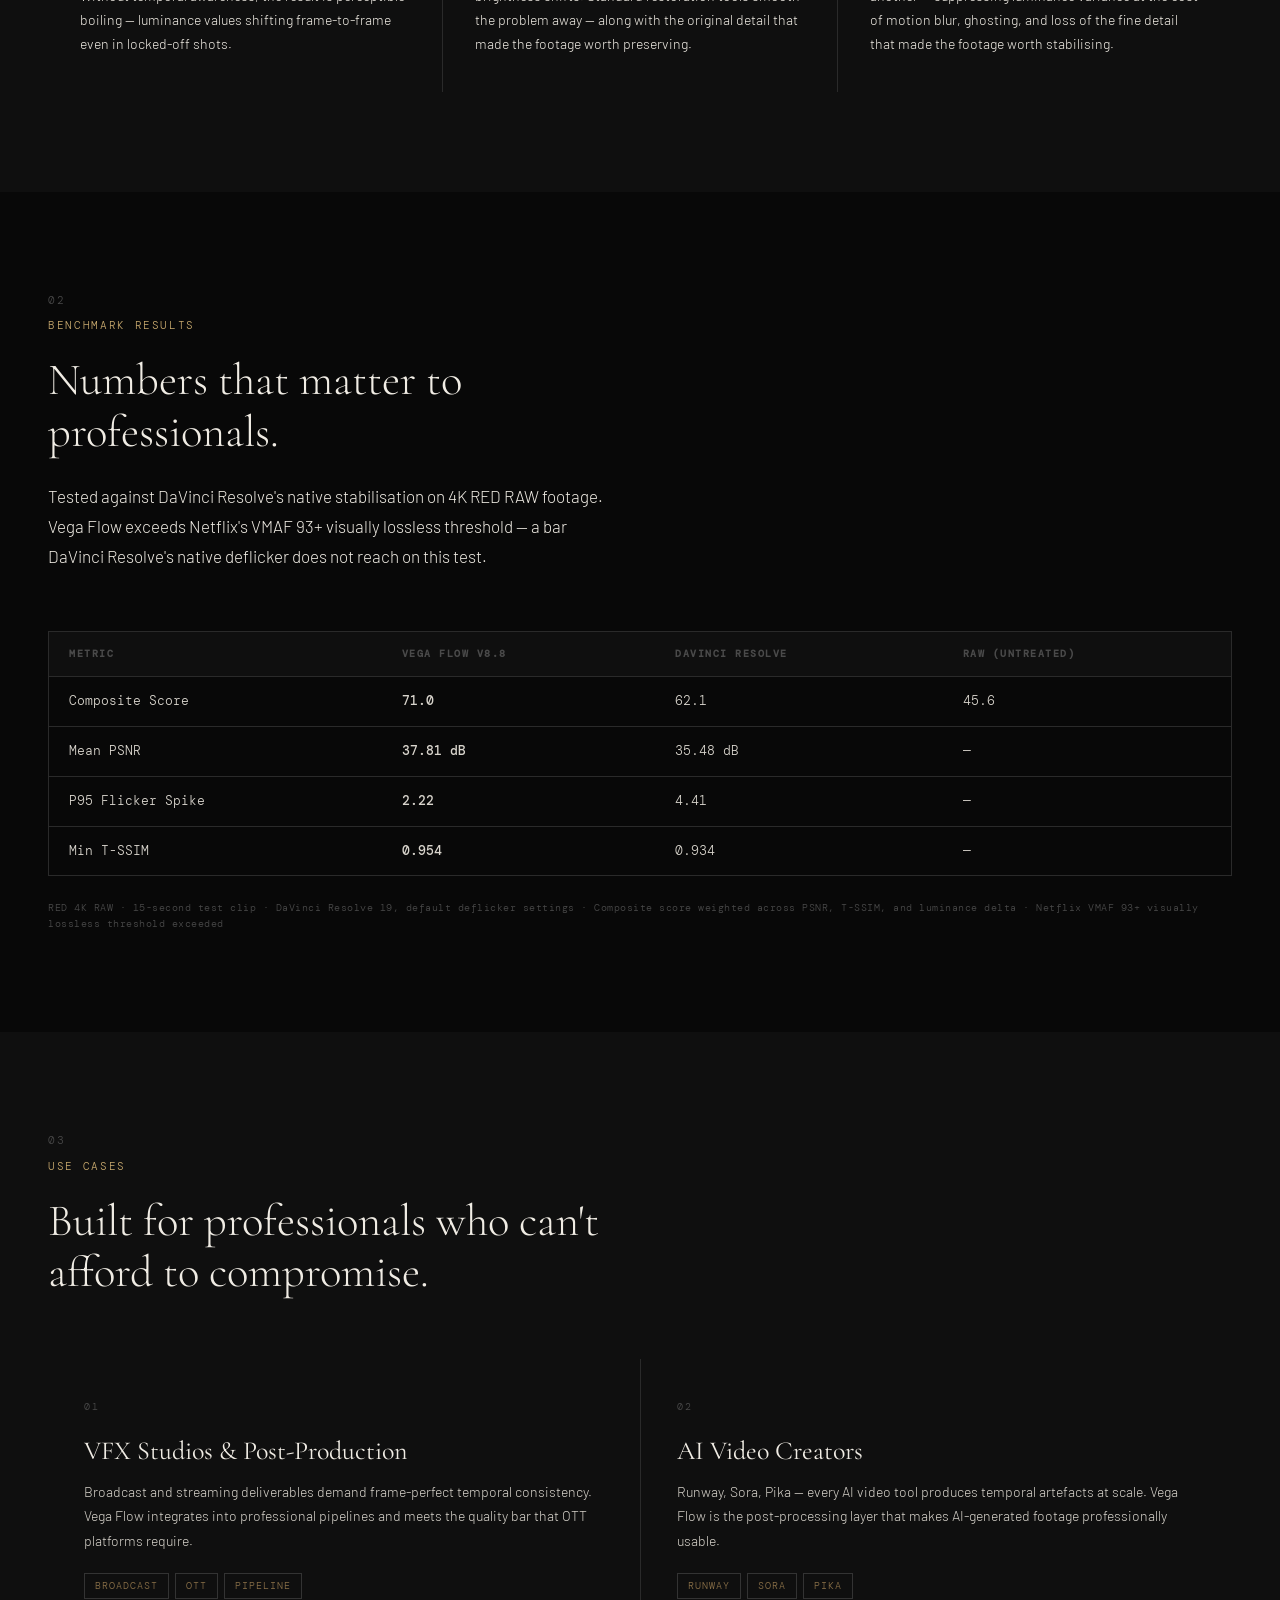
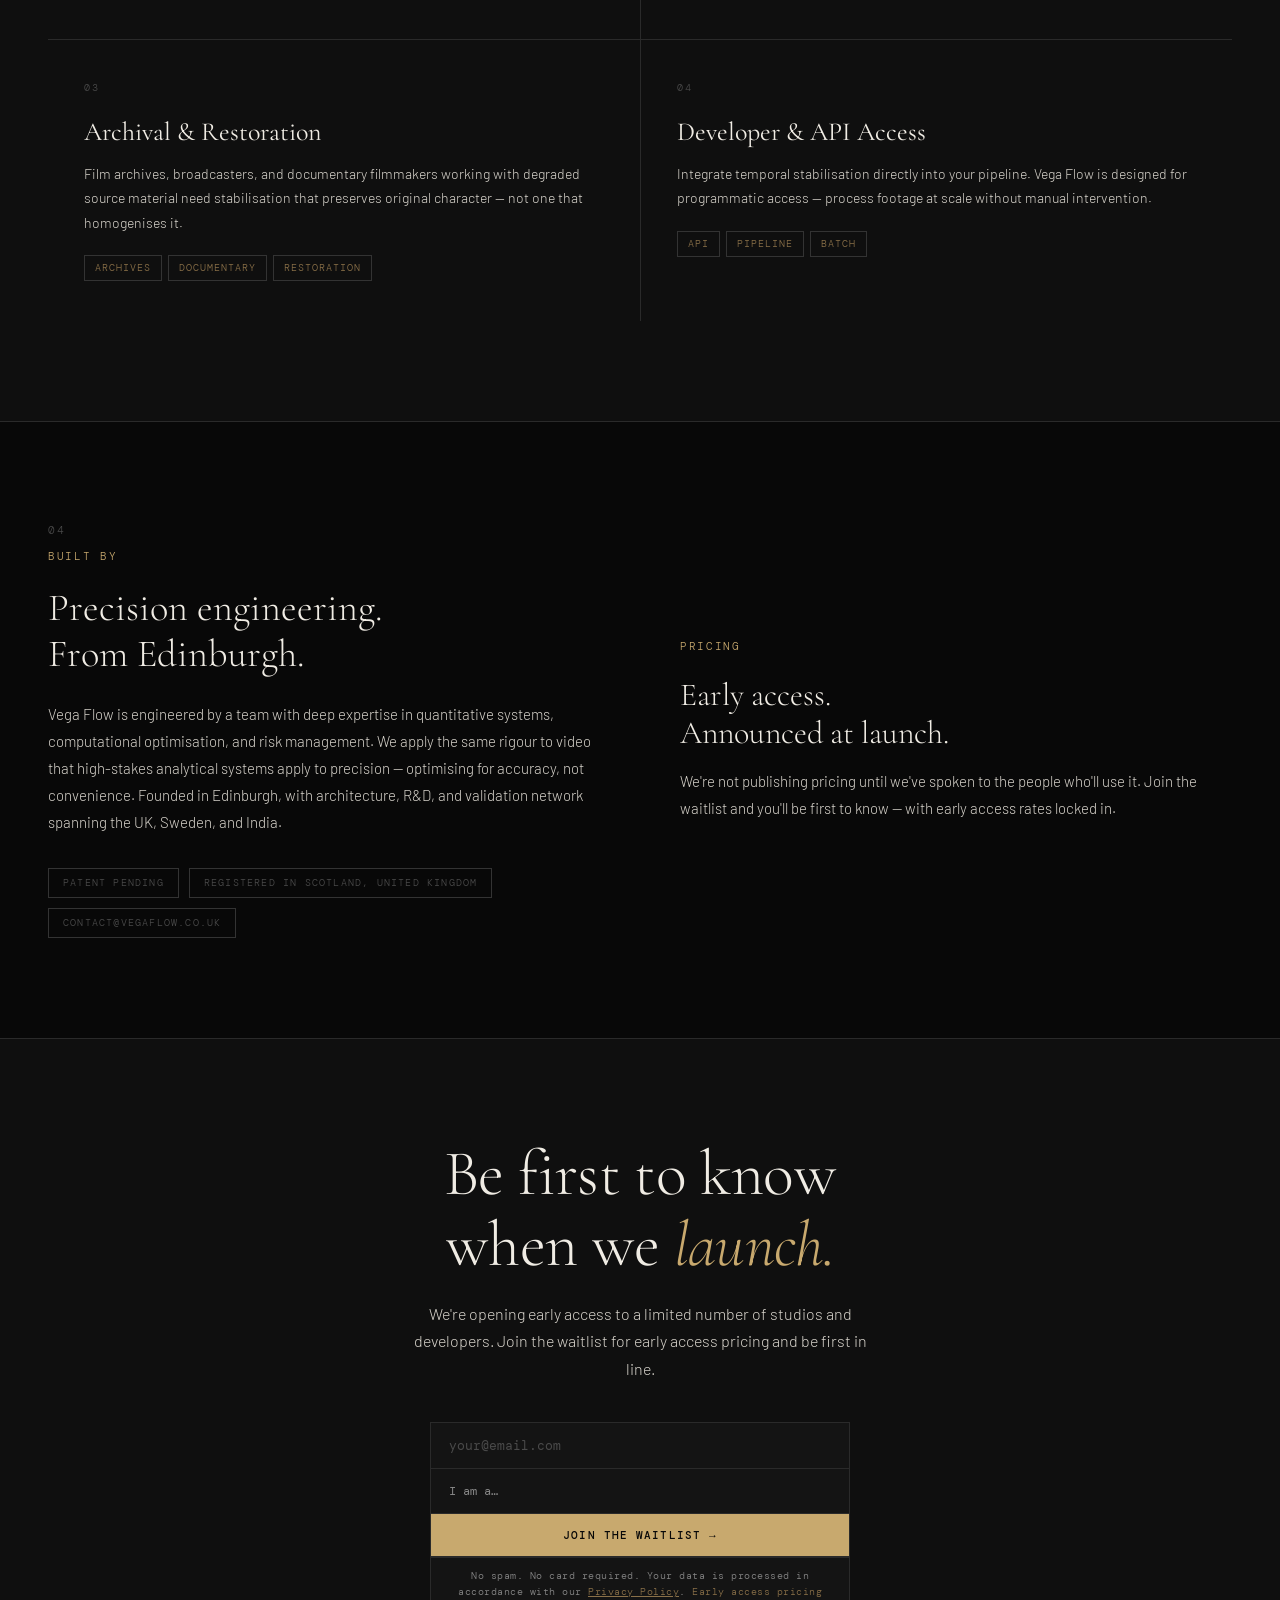
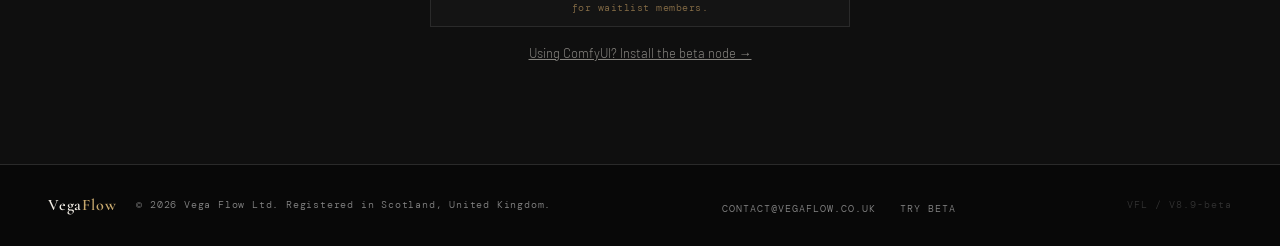
==== commit 7d61209a: "Update bottom CTA copy, remove beta demo link, add ComfyUI node link - Updated early access paragrap" ====
--- a/index.html
+++ b/index.html
@@ -779,9 +779,7 @@
       <p class="form-note">No spam. No card required. Your data is processed in accordance with our <a href="/privacy" target="_blank" rel="noopener noreferrer" style="color: var(--accent-dim); text-decoration: underline;">Privacy Policy</a>. <span>Early access pricing for waitlist members.</span></p>
     </div>
 
-    <a href="https://huggingface.co/spaces/vegaflow/vega-flow" target="_blank" class="try-live-link reveal">
-      Try the live beta demo
-    </a>
+
   </div>
 
   <div class="hero-visual reveal">
@@ -979,7 +977,7 @@
     Be first to know<br>when we <em>launch.</em>
   </h2>
   <p class="hero-subhead reveal">
-    We're opening early access to a limited number of studios and developers. Join the waitlist and we'll be in touch directly.
+    We're opening early access to a limited number of studios and developers. Join the waitlist for early access pricing and be first in line.
   </p>
   <div class="waitlist-form reveal">
     <div class="form-row">
@@ -1005,6 +1003,9 @@
     <div class="form-success" id="bottom-success">✓ You're on the list. We'll be in touch shortly.</div>
     <p class="form-note" style="text-align:center;">No spam. No card required. Your data is processed in accordance with our <a href="/privacy" target="_blank" rel="noopener noreferrer" style="color: var(--accent-dim); text-decoration: underline;">Privacy Policy</a>. <span>Early access pricing for waitlist members.</span></p>
   </div>
+  <p style="text-align:center; margin-top:16px; font-size:13px; opacity:0.6;">
+    <a href="https://github.com/vegaflowltd/ComfyUI-VegaFlow" target="_blank" rel="noopener noreferrer" style="color:inherit; text-decoration:underline;">Using ComfyUI? Install the beta node →</a>
+  </p>
 </div>
 </section>
 
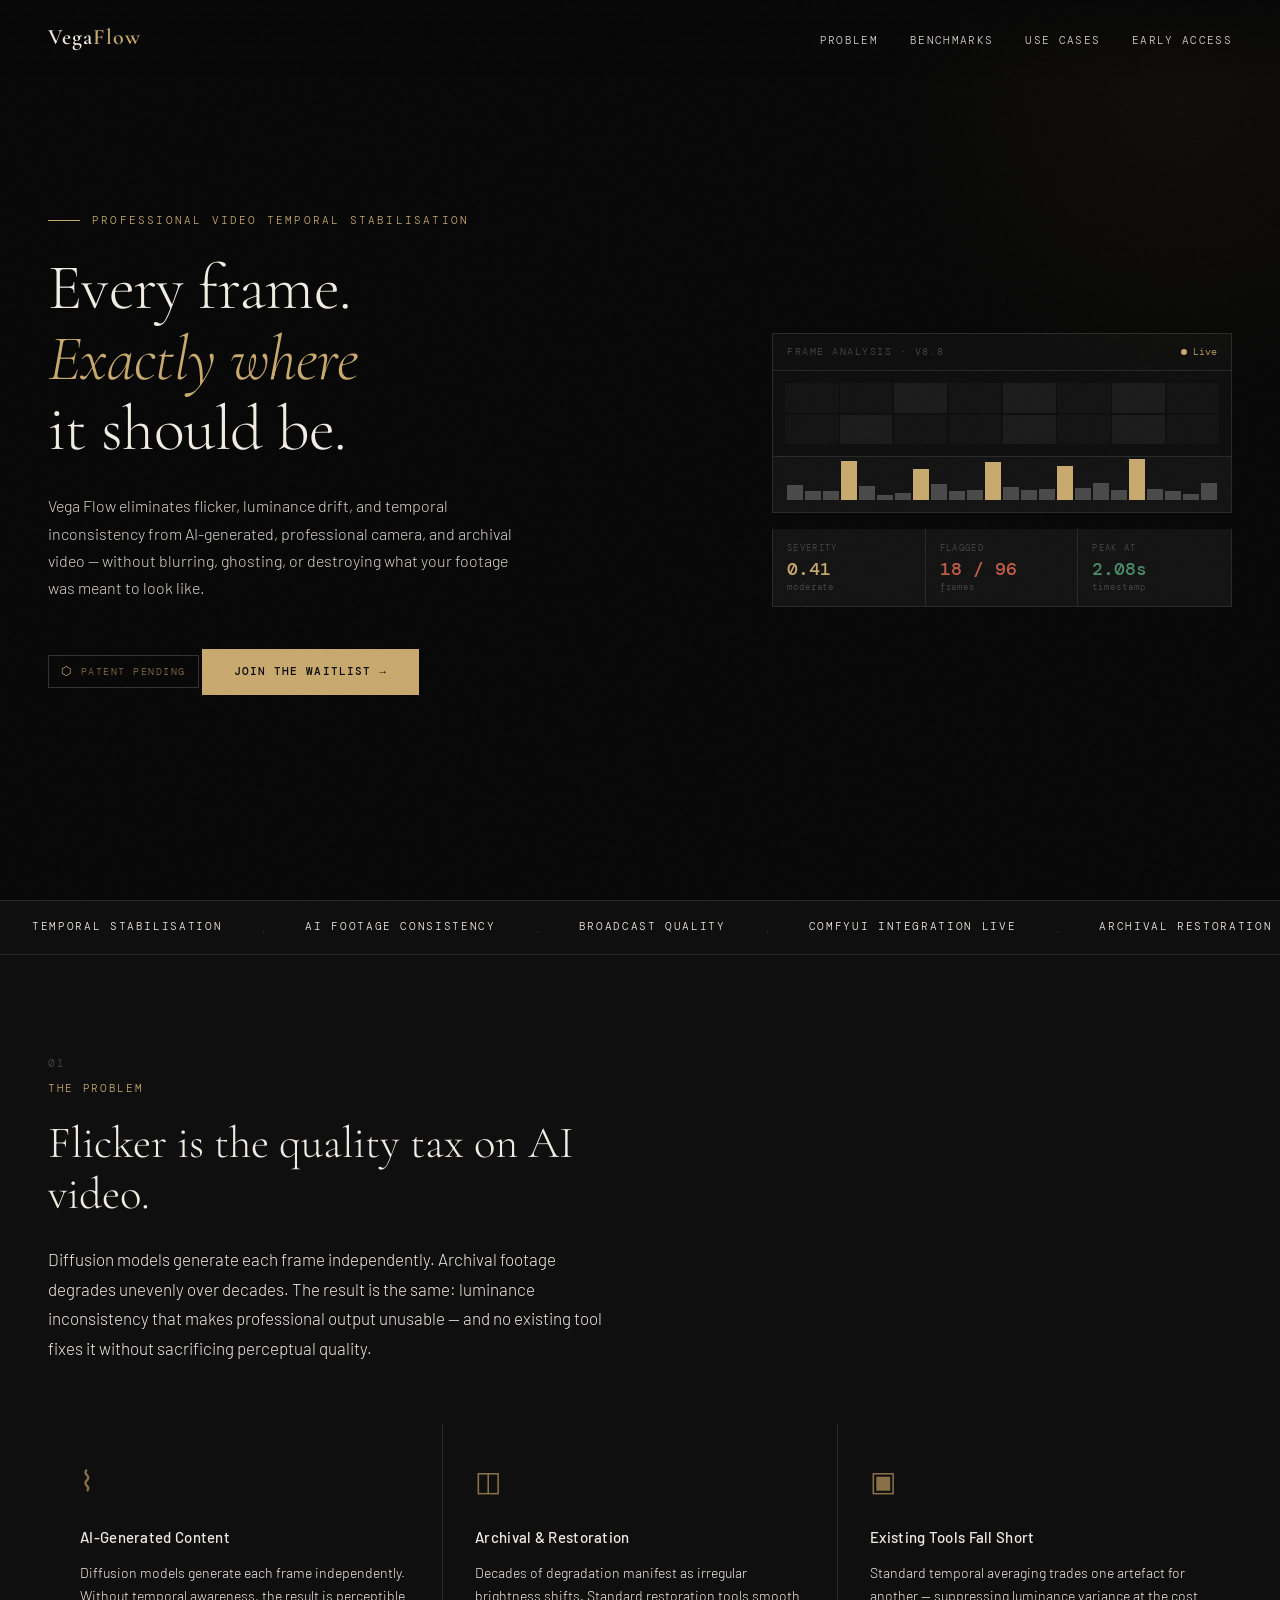
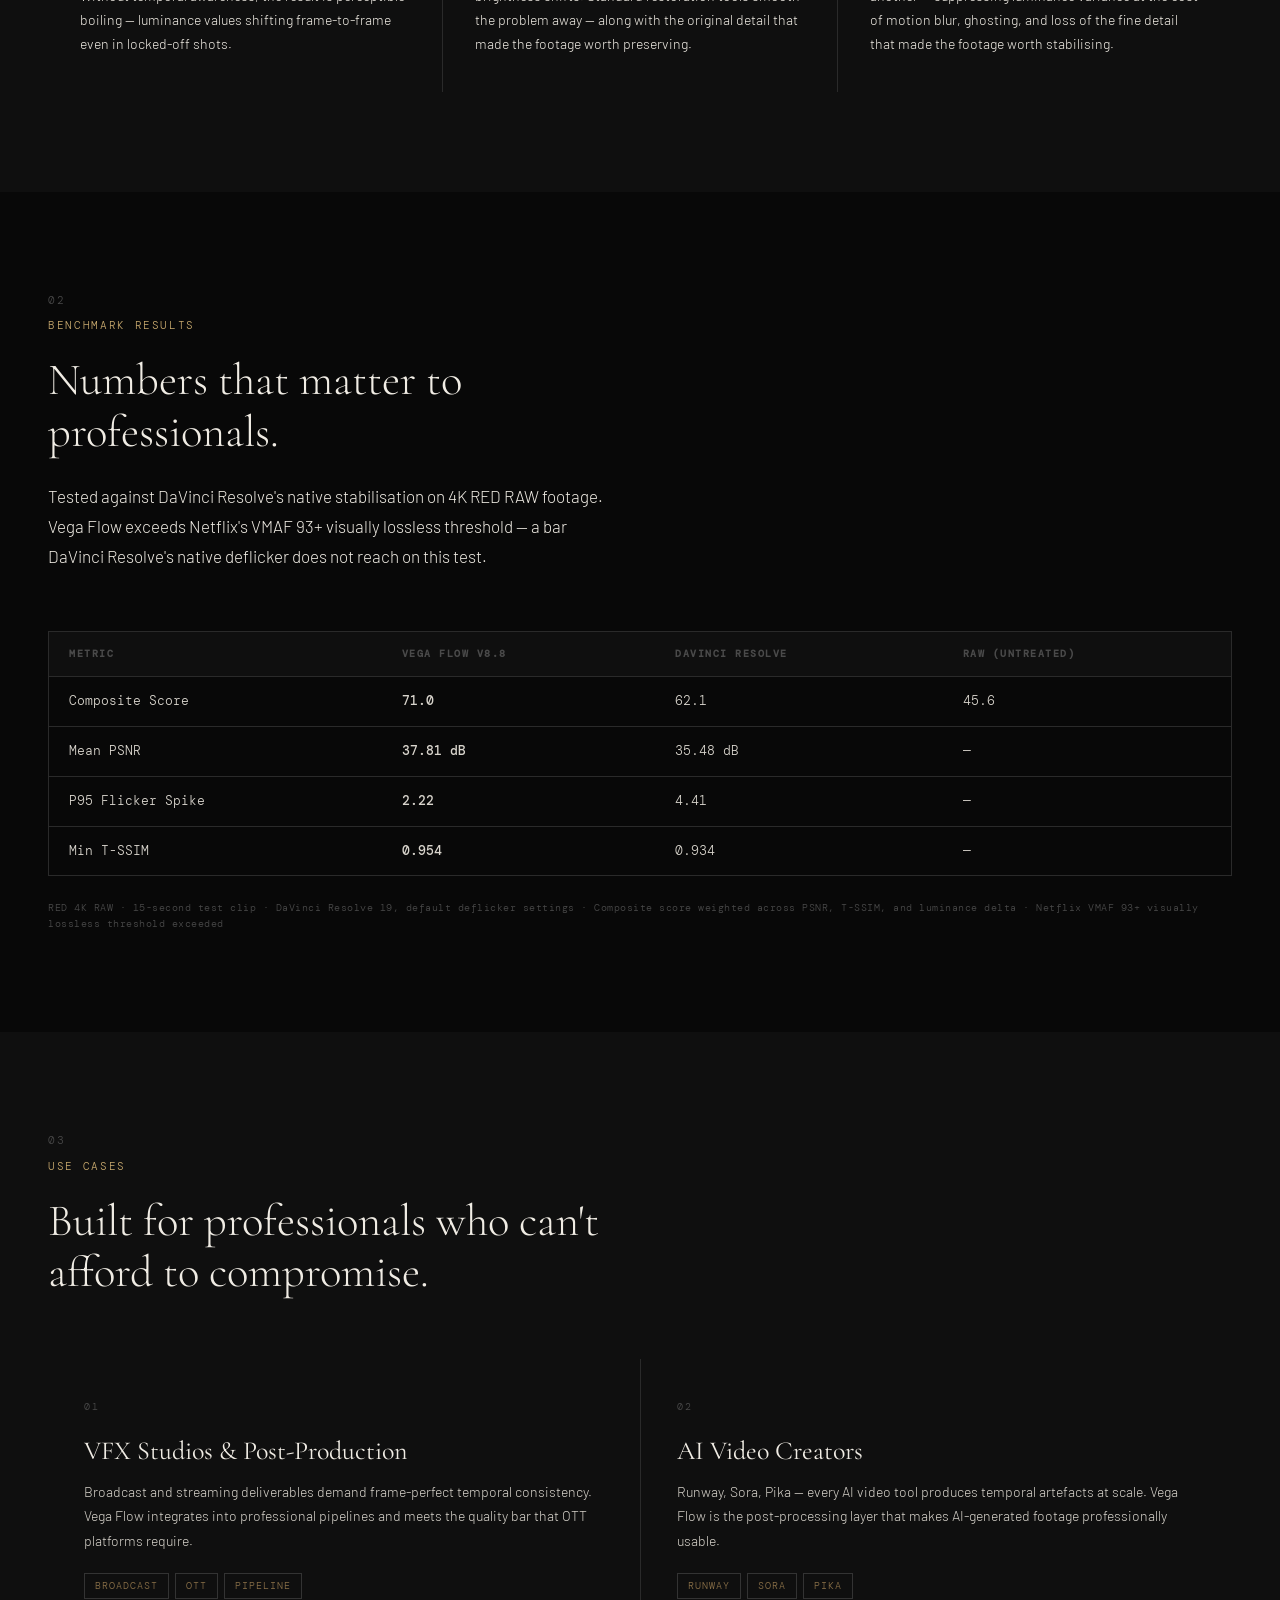
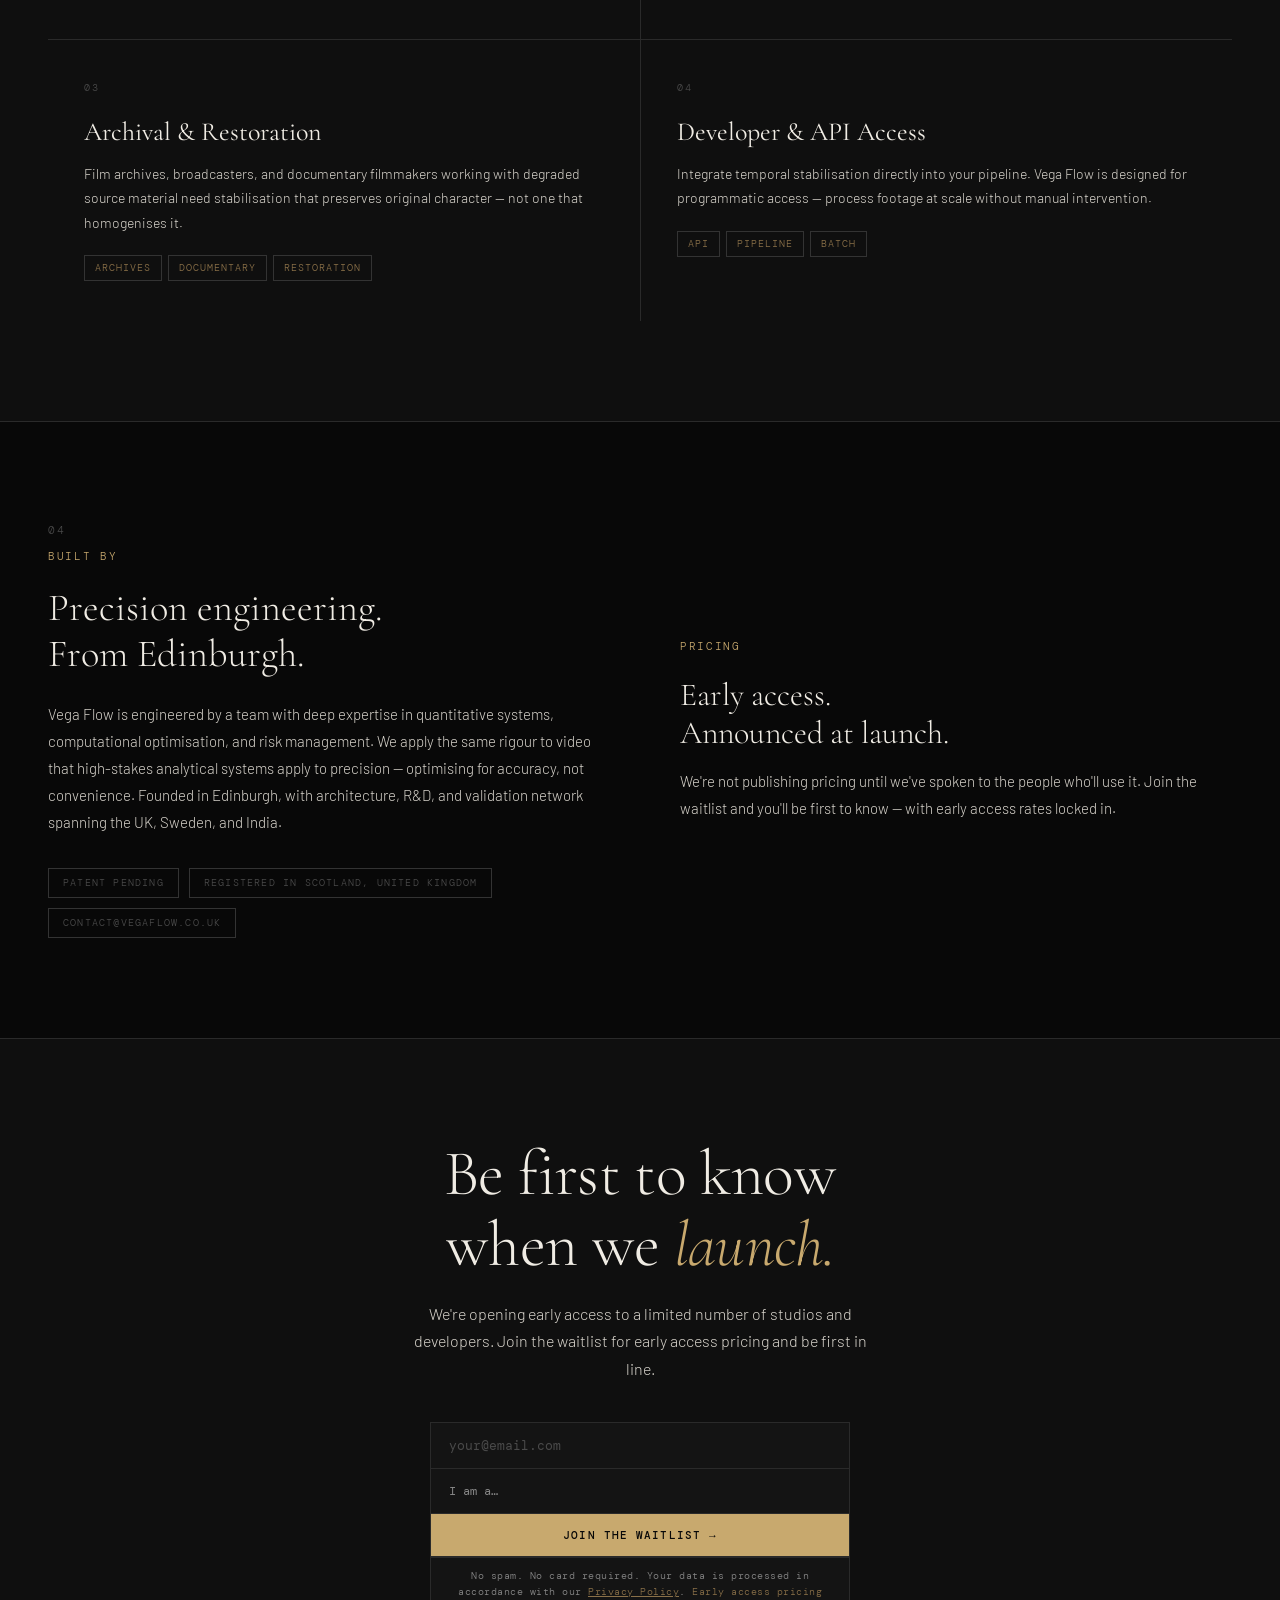
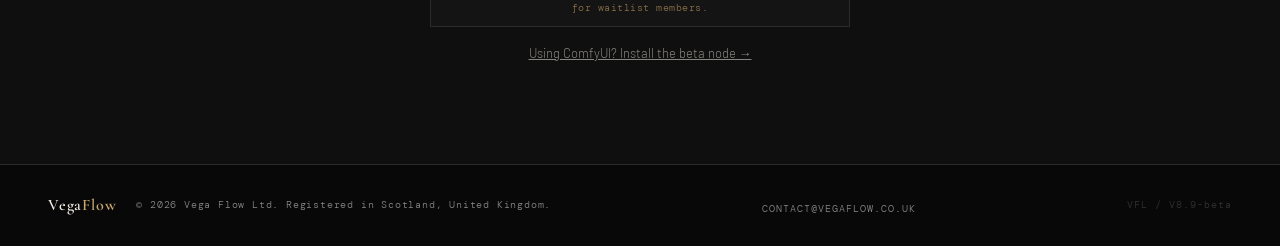
==== commit b10b0b1f: "Replace hero waitlist form with anchor CTA, remove Try Beta links - Hero: replaced email/role/form w" ====
--- a/index.html
+++ b/index.html
@@ -739,7 +739,7 @@
     <li><a href="#audience">Use Cases</a></li>
     <li><a href="#waitlist">Early Access</a></li>
   </ul>
-  <a href="https://huggingface.co/spaces/vegaflow/vega-flow" target="_blank" class="nav-cta">Try Beta →</a>
+
 </nav>
 
 <!-- HERO -->
@@ -757,27 +757,7 @@
     </p>
     <div class="patent-badge reveal">Patent Pending</div>
 
-    <div class="waitlist-form reveal" id="waitlist-hero">
-      <div class="form-row">
-        <input type="email" class="form-input" placeholder="your@email.com" id="hero-email">
-        <button class="form-submit" onclick="submitWaitlist('hero-email', 'hero-role', 'hero-success')">
-          Join Waitlist →
-        </button>
-      </div>
-      <div class="form-row">
-        <select class="form-select" id="hero-role">
-          <option value="" disabled selected>I am a… (optional)</option>
-          <option value="developer">Developer / Pipeline Engineer</option>
-          <option value="vfx">VFX Studio / Post-Production</option>
-          <option value="filmmaker">Independent Filmmaker</option>
-          <option value="ai-creator">AI Video Creator</option>
-          <option value="archival">Archival / Restoration</option>
-          <option value="other">Other</option>
-        </select>
-      </div>
-      <div class="form-success" id="hero-success">✓ You're on the list. We'll be in touch shortly.</div>
-      <p class="form-note">No spam. No card required. Your data is processed in accordance with our <a href="/privacy" target="_blank" rel="noopener noreferrer" style="color: var(--accent-dim); text-decoration: underline;">Privacy Policy</a>. <span>Early access pricing for waitlist members.</span></p>
-    </div>
+    <a href="#waitlist" class="form-submit reveal" style="display:inline-block; text-decoration:none; text-align:center; padding:14px 32px;">JOIN THE WAITLIST →</a>
 
 
   </div>
@@ -1018,7 +998,7 @@
   </div>
   <ul class="footer-links">
     <li><a href="mailto:contact@vegaflow.co.uk">contact@vegaflow.co.uk</a></li>
-    <li><a href="https://huggingface.co/spaces/vegaflow/vega-flow" target="_blank">Try Beta</a></li>
+
   </ul>
   <div class="footer-right">VFL / V8.9-beta</div>
 </div>
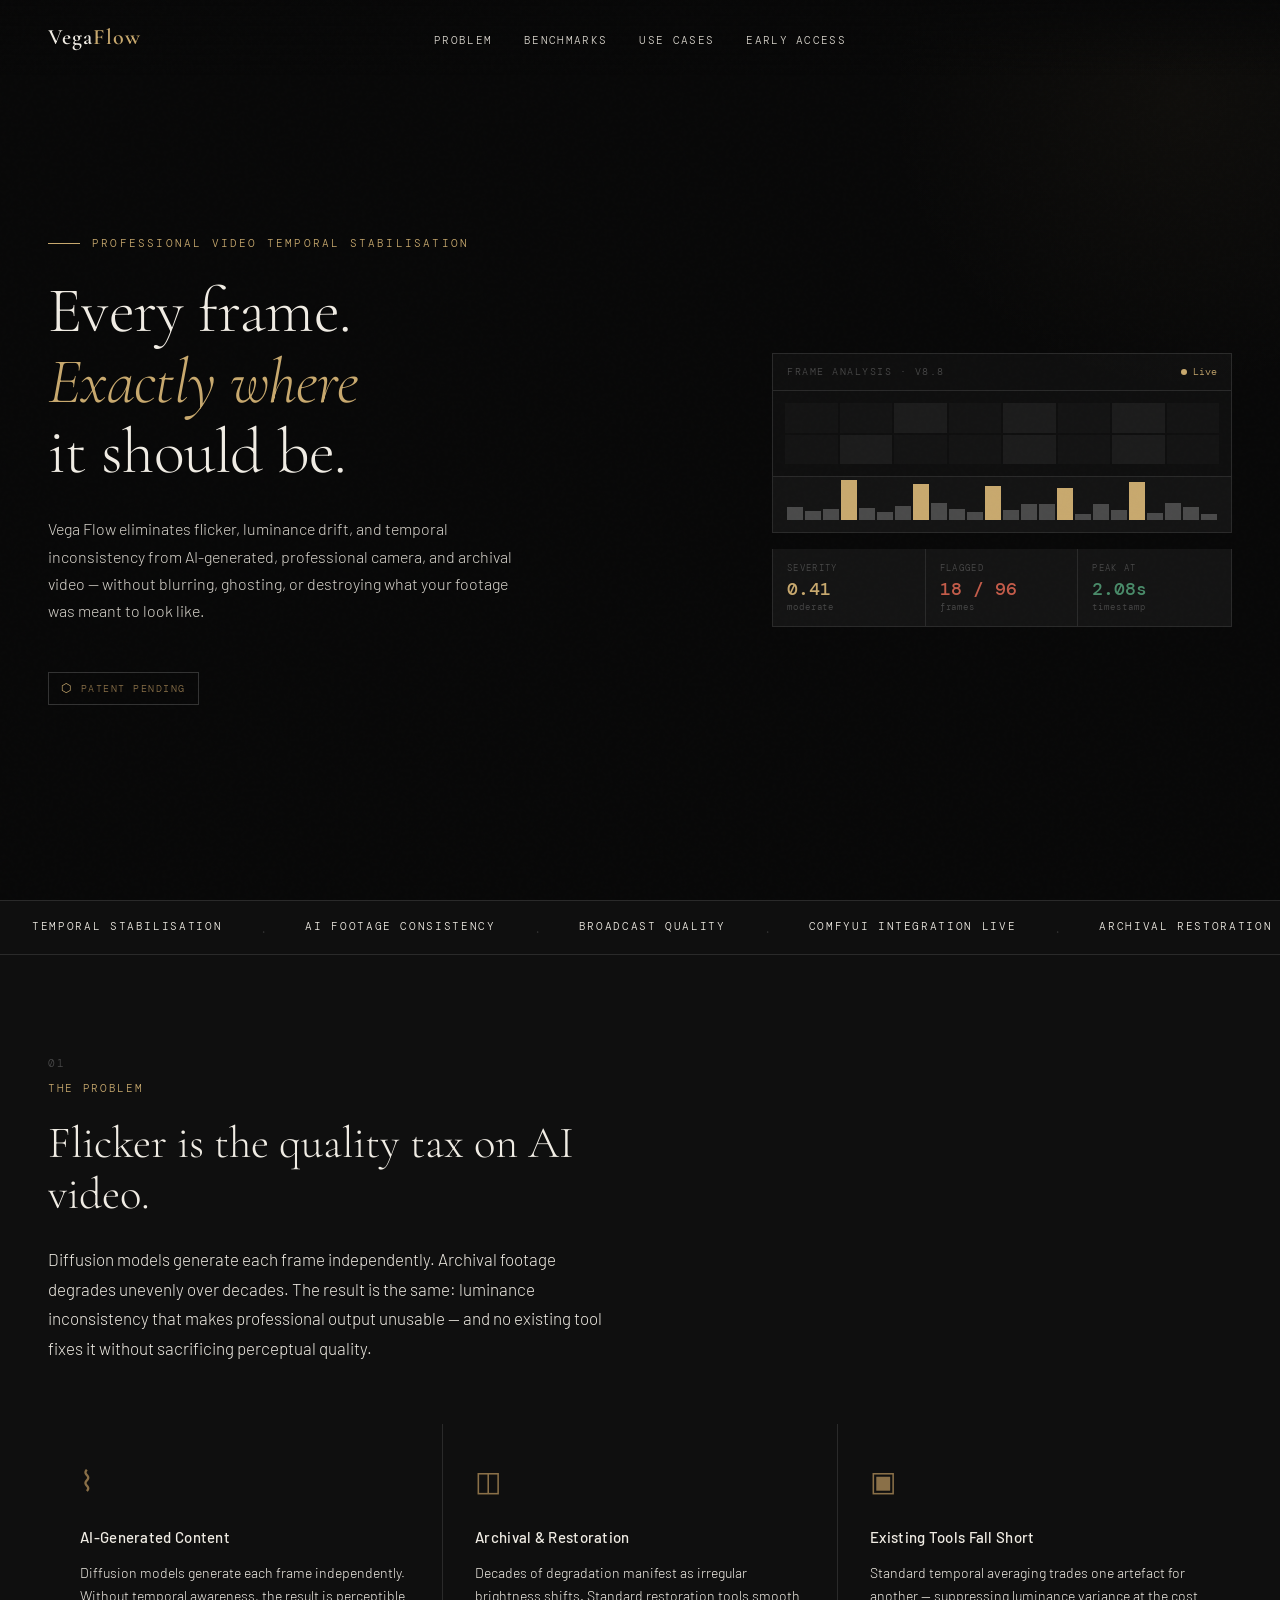
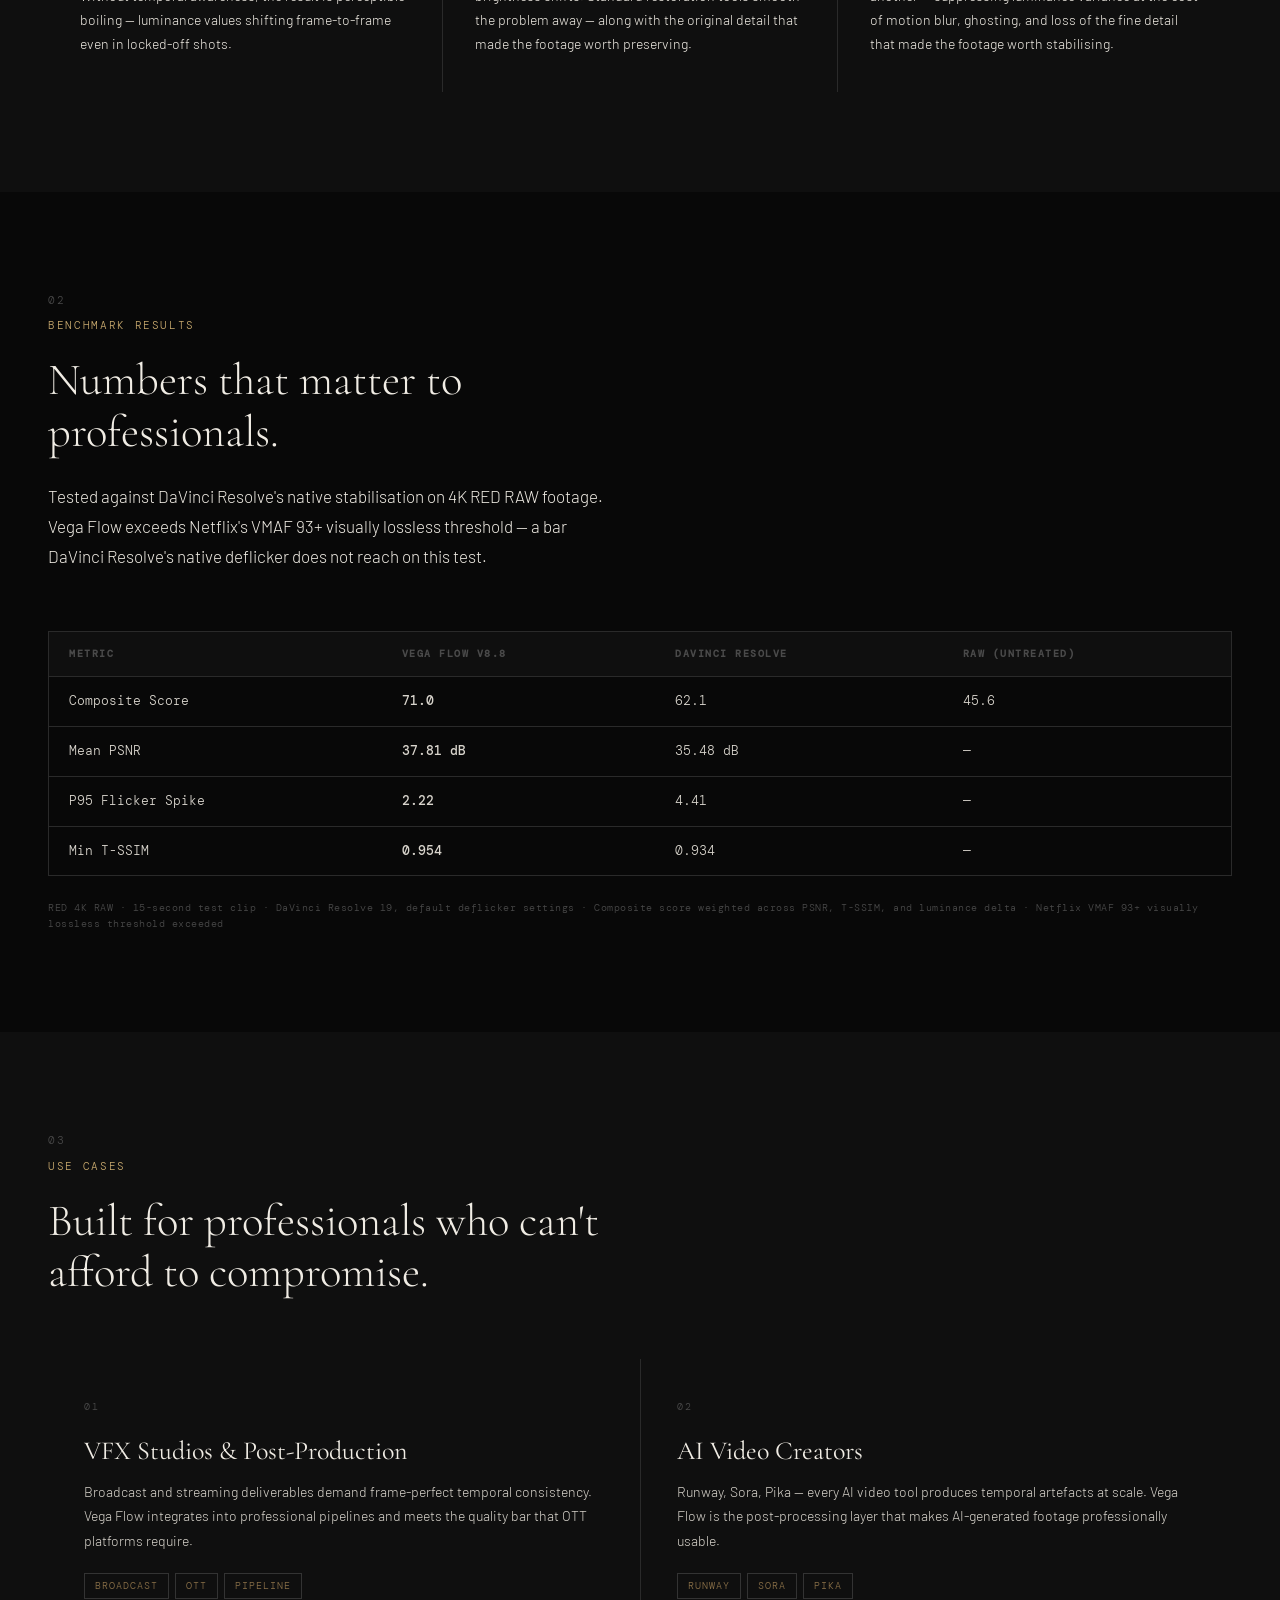
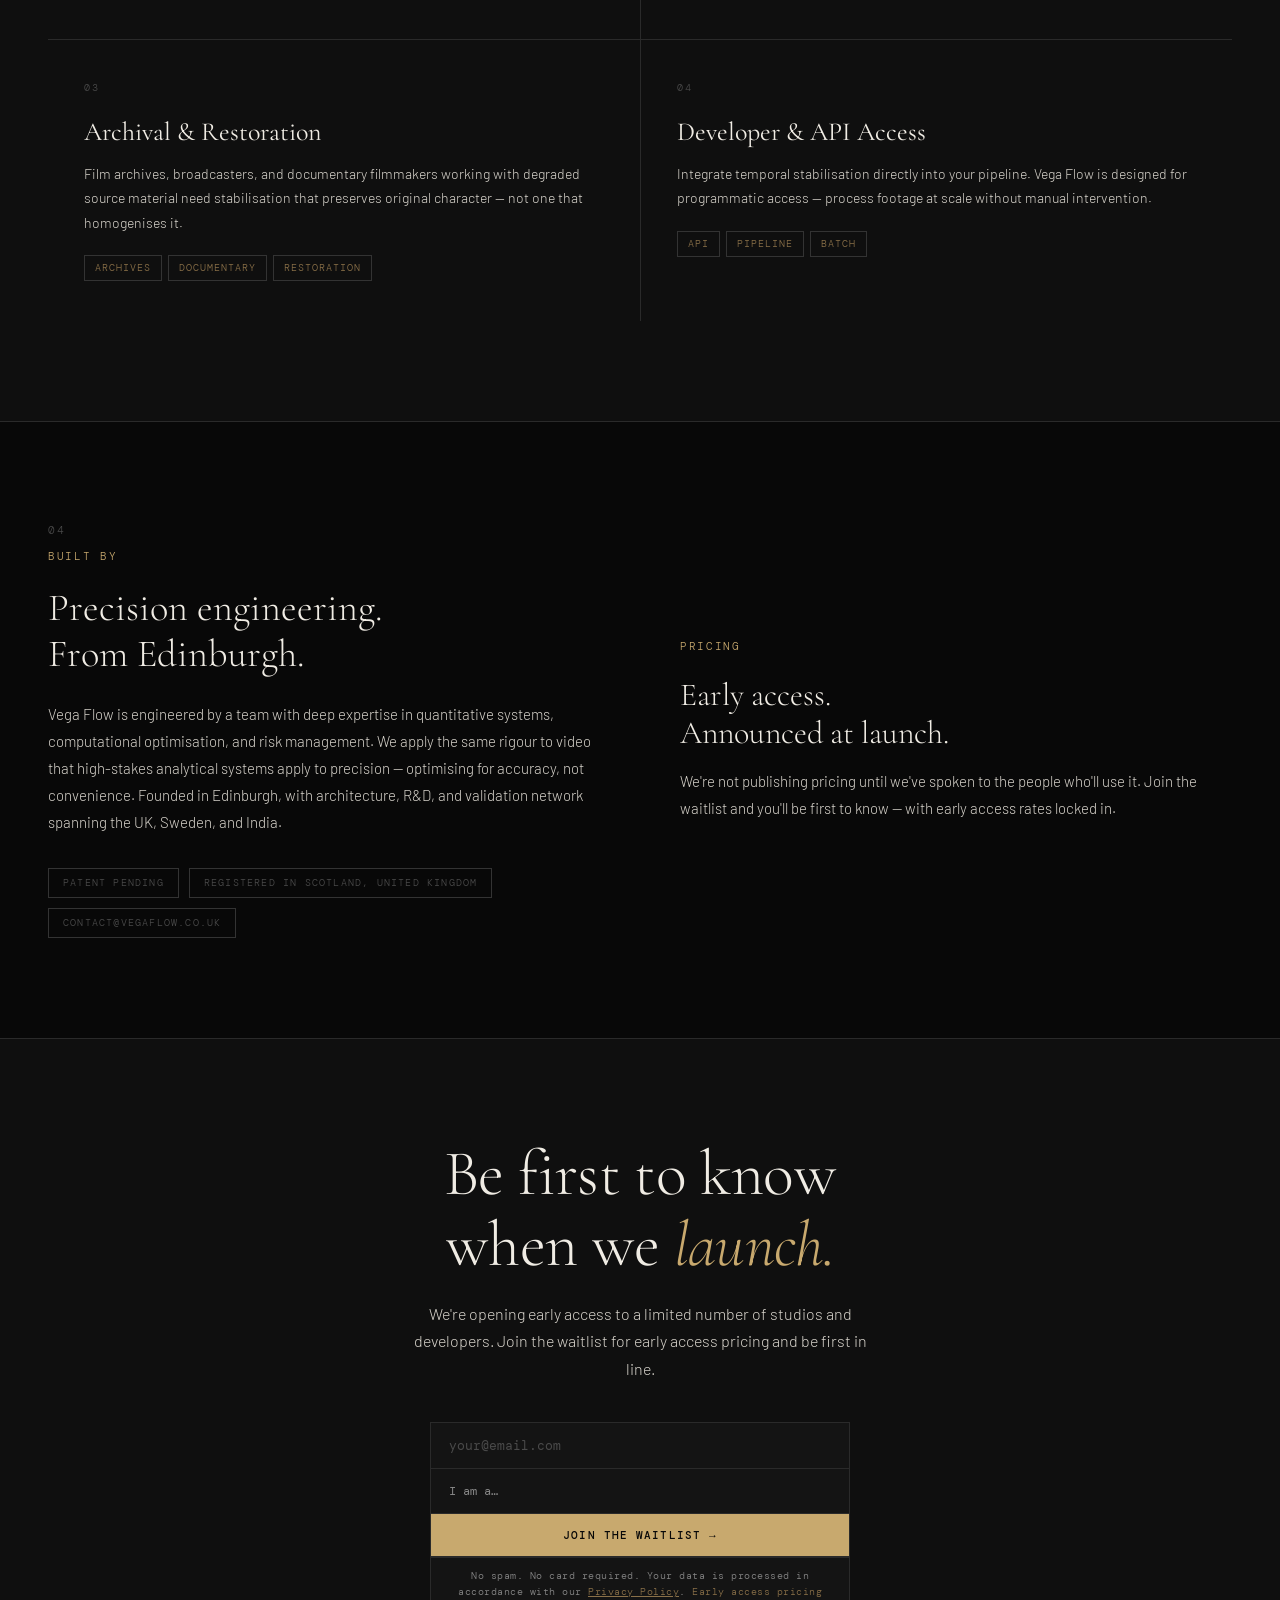
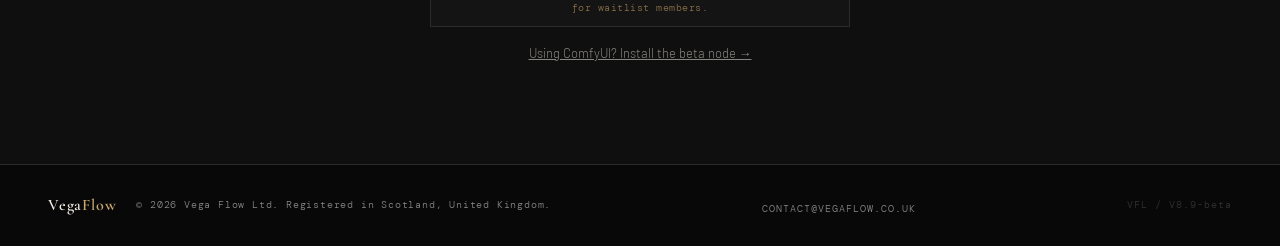
==== commit df7c8f72: "Fix hero spacing, remove CTA button, restore nav centering - Hero: removed 'JOIN THE WAITLIST' ancho" ====
--- a/index.html
+++ b/index.html
@@ -78,6 +78,9 @@
   display: flex;
   gap: 32px;
   list-style: none;
+  position: absolute;
+  left: 50%;
+  transform: translateX(-50%);
 }
 .nav-links a {
   font-family: var(--mono);
@@ -105,7 +108,7 @@
 /* ── HERO ── */
 .hero {
   min-height: 100vh;
-  padding: 120px 48px 80px;
+  padding: 120px 48px 40px;
   position: relative;
   overflow: hidden;
   display: flex;
@@ -756,8 +759,6 @@
       blurring, ghosting, or destroying what your footage was meant to look like.
     </p>
     <div class="patent-badge reveal">Patent Pending</div>
-
-    <a href="#waitlist" class="form-submit reveal" style="display:inline-block; text-decoration:none; text-align:center; padding:14px 32px;">JOIN THE WAITLIST →</a>
 
 
   </div>
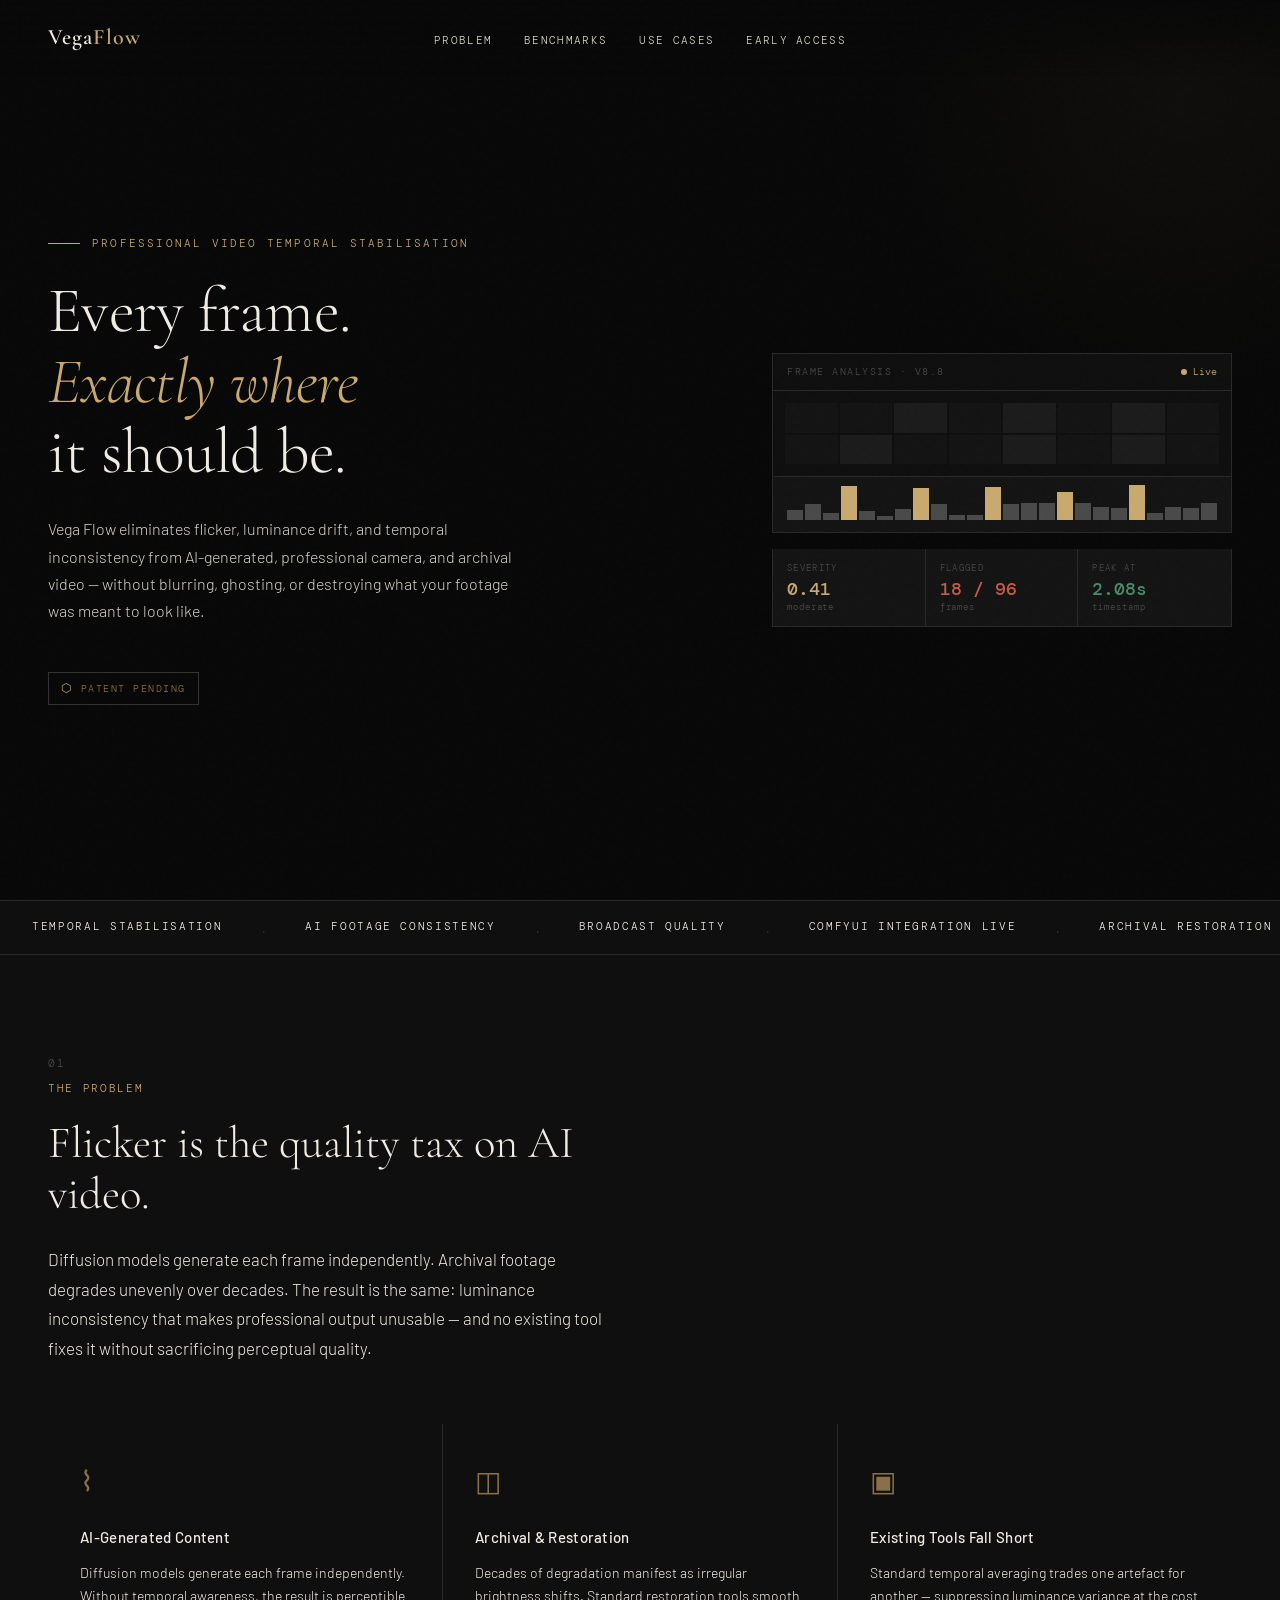
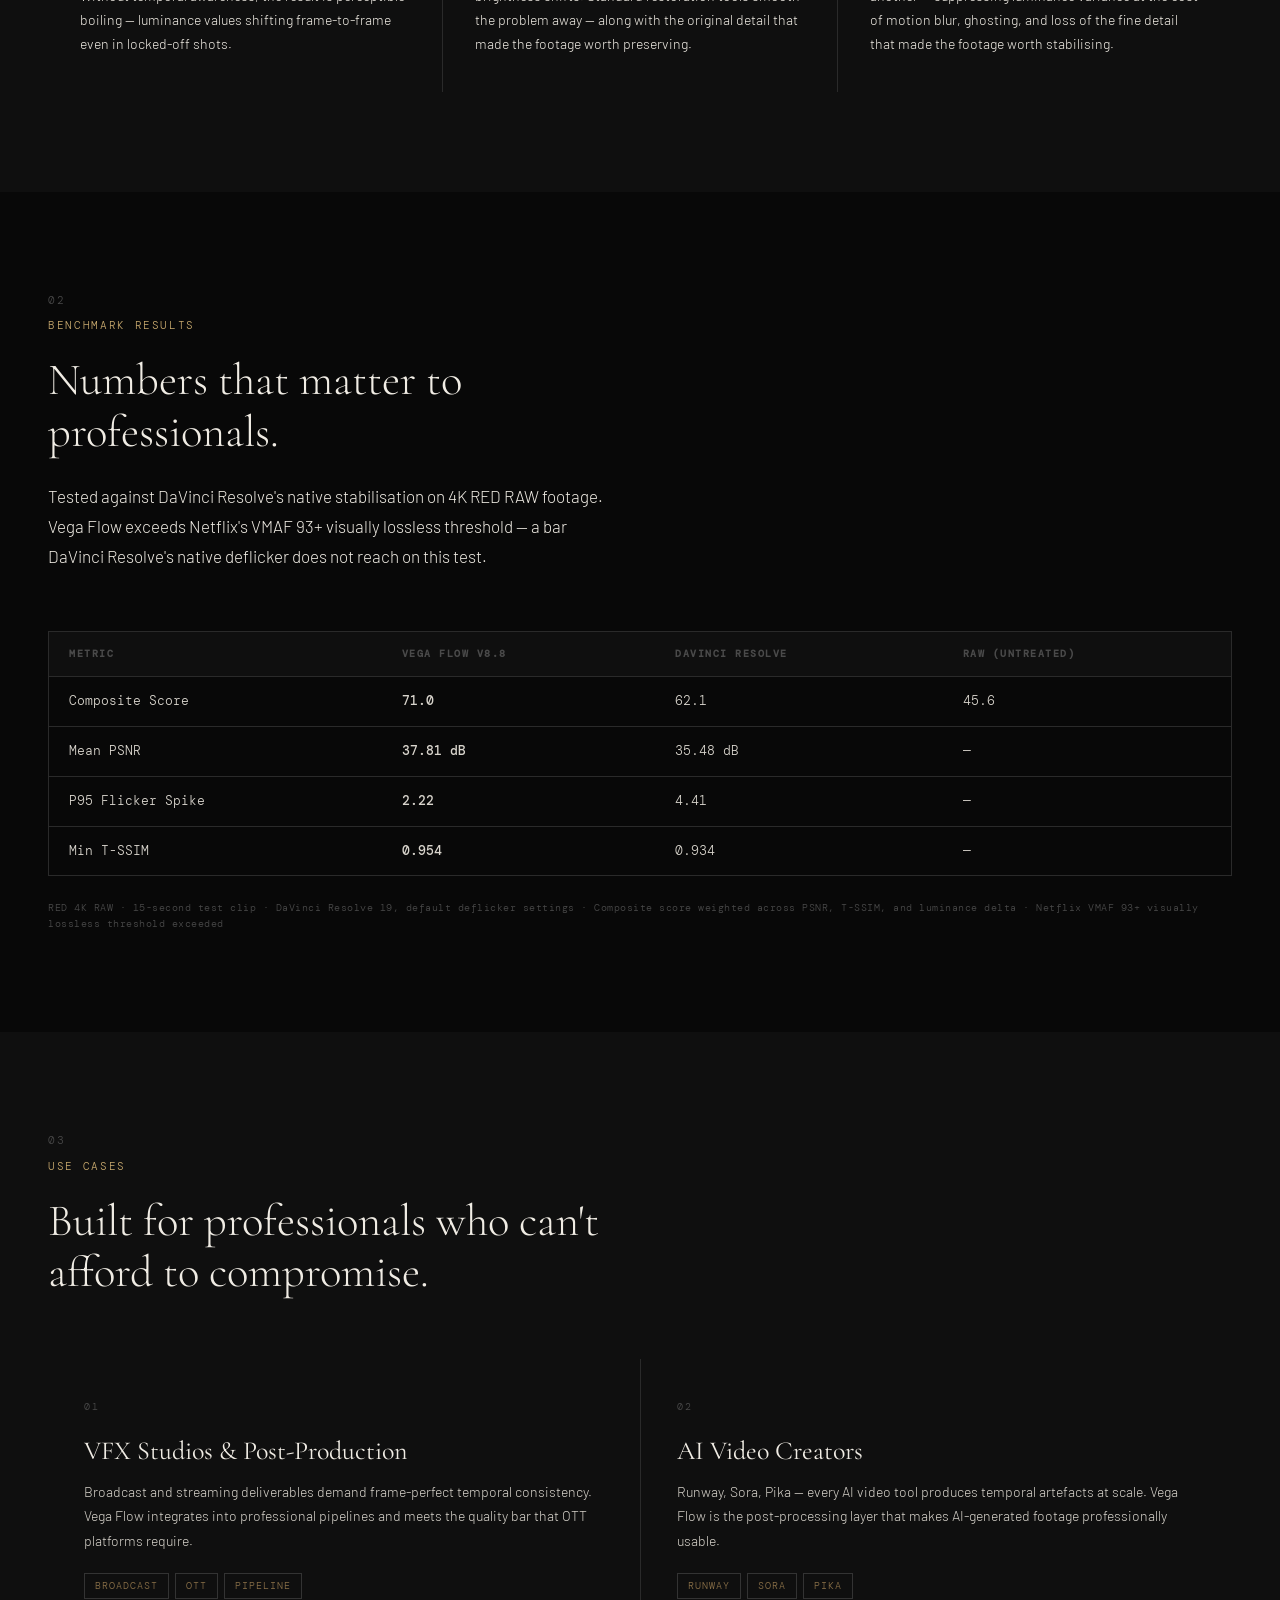
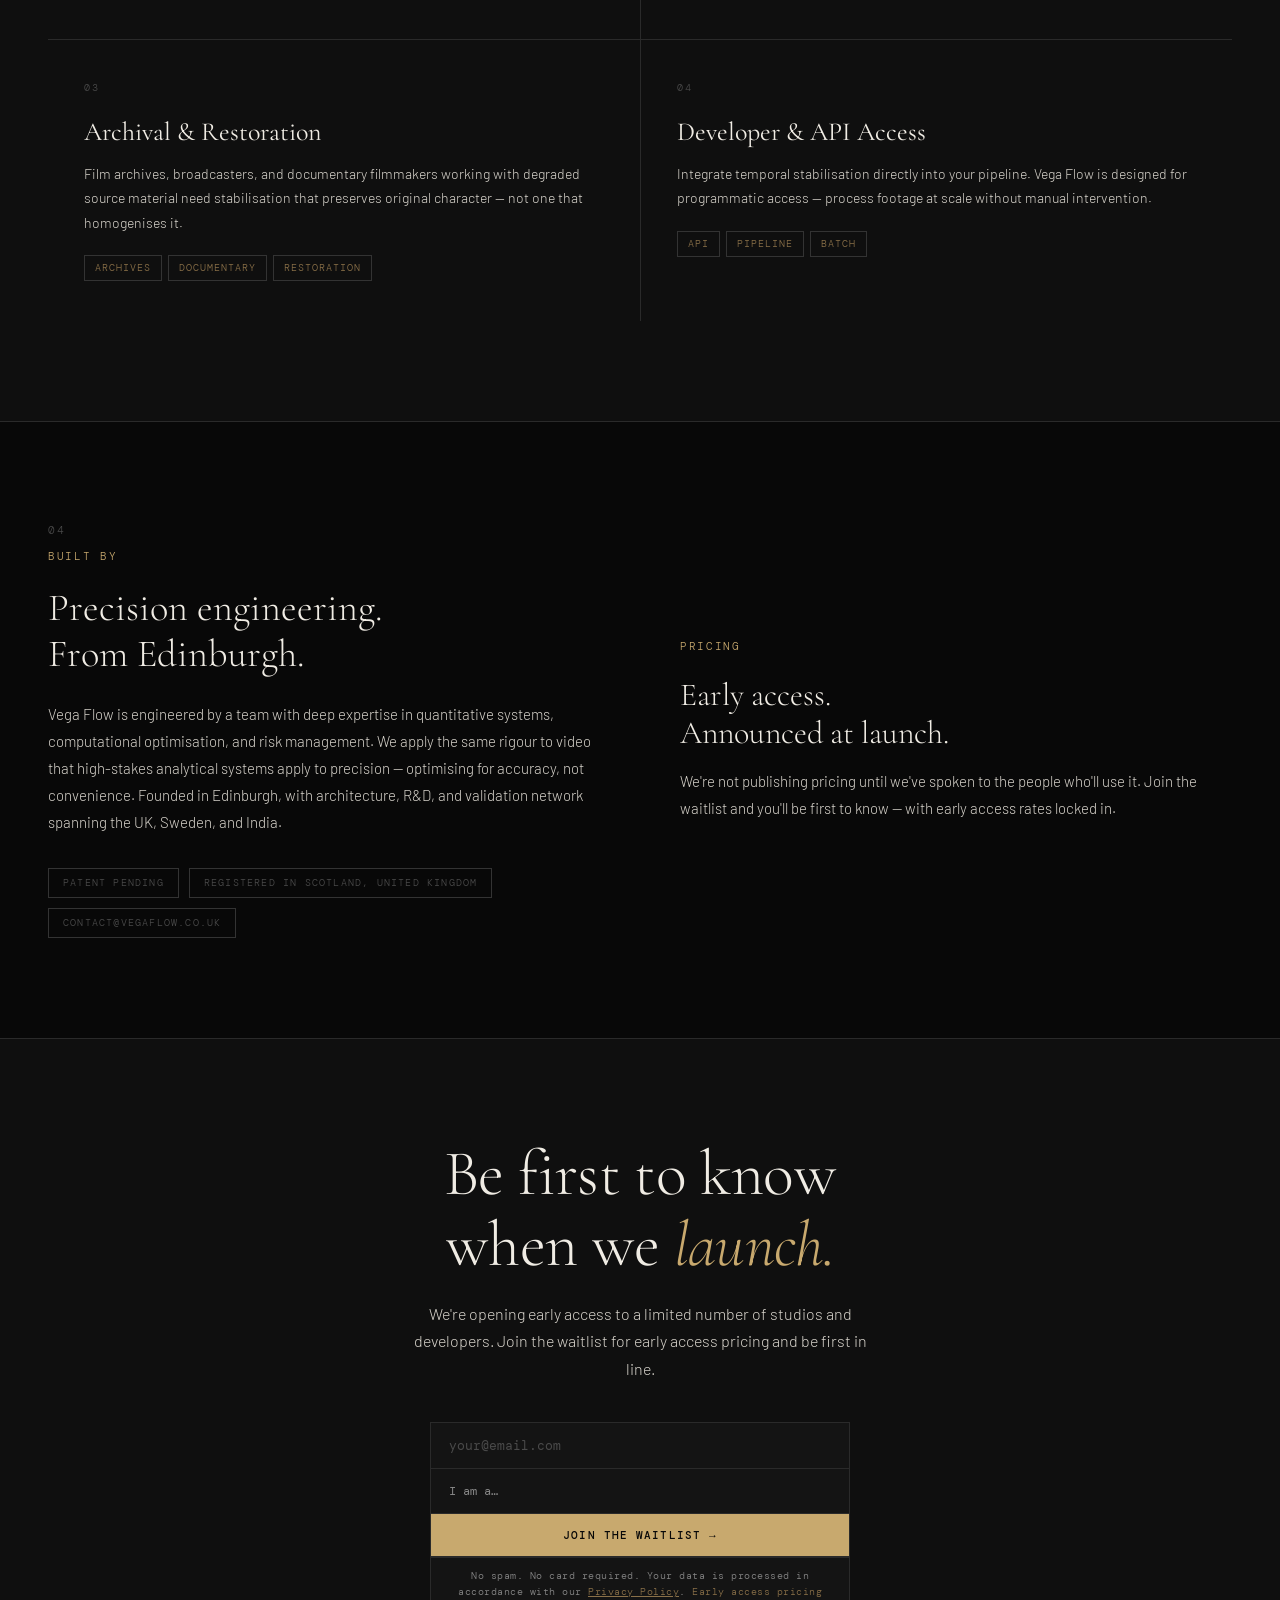
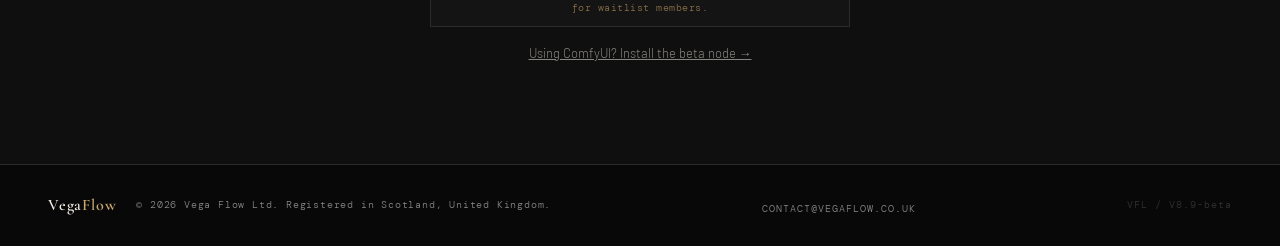
==== commit a926d52d: "Portrait hero: stack layout with centred text, analyser below On portrait viewports (any width): her" ====
--- a/index.html
+++ b/index.html
@@ -720,7 +720,7 @@
 @media (max-width: 900px) {
   nav { padding: 16px 24px; }
   .nav-links { display: none; }
-  .hero { padding: 100px 24px 60px; }
+  .hero { padding: 100px 24px 32px; min-height: auto; }
   .hero .inner { grid-template-columns: 1fr; gap: 48px; }
   .hero-visual { align-items: flex-start; }
   section { padding: 70px 24px; }
@@ -728,6 +728,20 @@
   .built-by-inner { grid-template-columns: 1fr; gap: 40px; }
   footer { padding: 24px; }
   footer .inner { flex-direction: column; align-items: flex-start; }
+}
+@media (orientation: portrait) {
+  .hero { min-height: auto; padding: 120px 48px 48px; align-items: flex-start; }
+  .hero .inner { grid-template-columns: 1fr; gap: 56px; }
+  .hero-content { text-align: center; }
+  .hero-eyebrow { justify-content: center; }
+  .hero-subhead { max-width: 600px; margin-left: auto; margin-right: auto; }
+  .hero-visual { align-items: center; }
+  .frame-analyzer, .analysis-readout { max-width: 560px; }
+}
+@media (orientation: portrait) and (max-width: 900px) {
+  .hero { padding: 100px 24px 40px; }
+  .hero-subhead { max-width: 100%; }
+  .frame-analyzer, .analysis-readout { max-width: 100%; }
 }
 </style>
 </head>
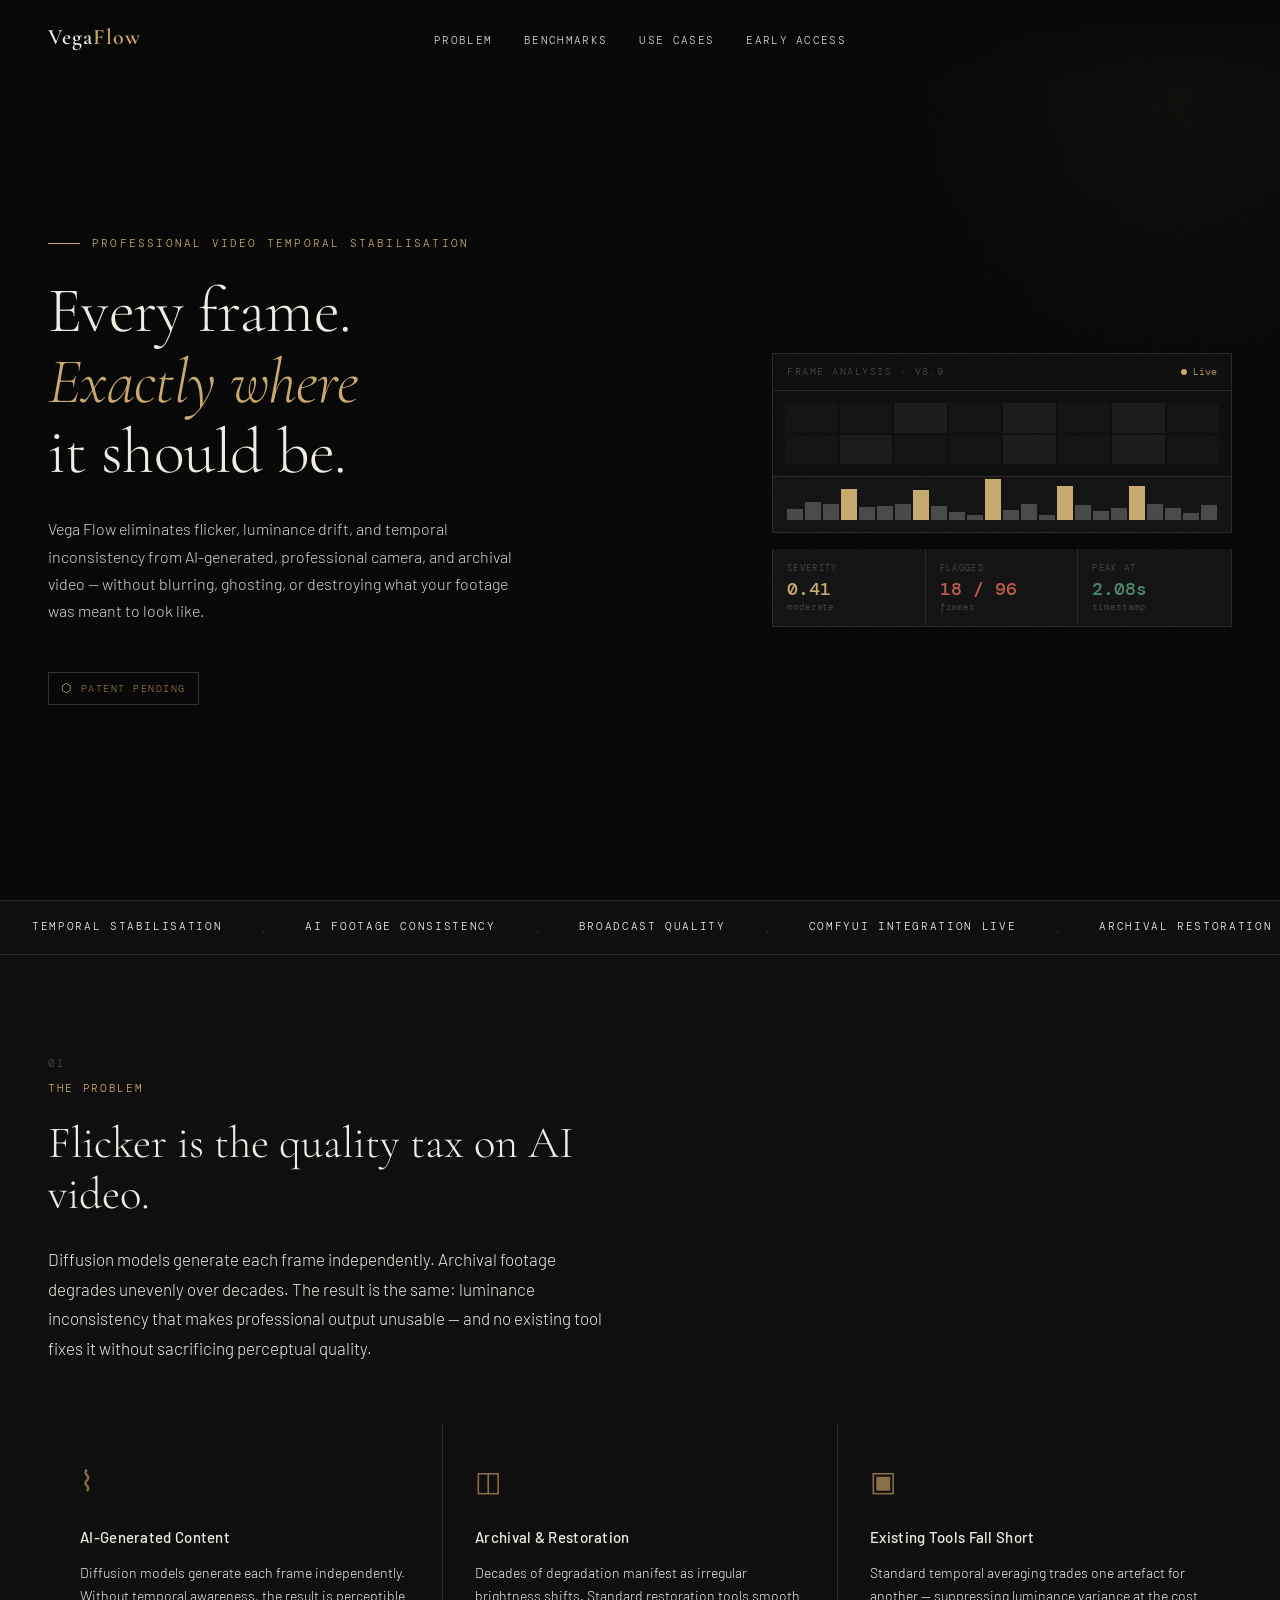
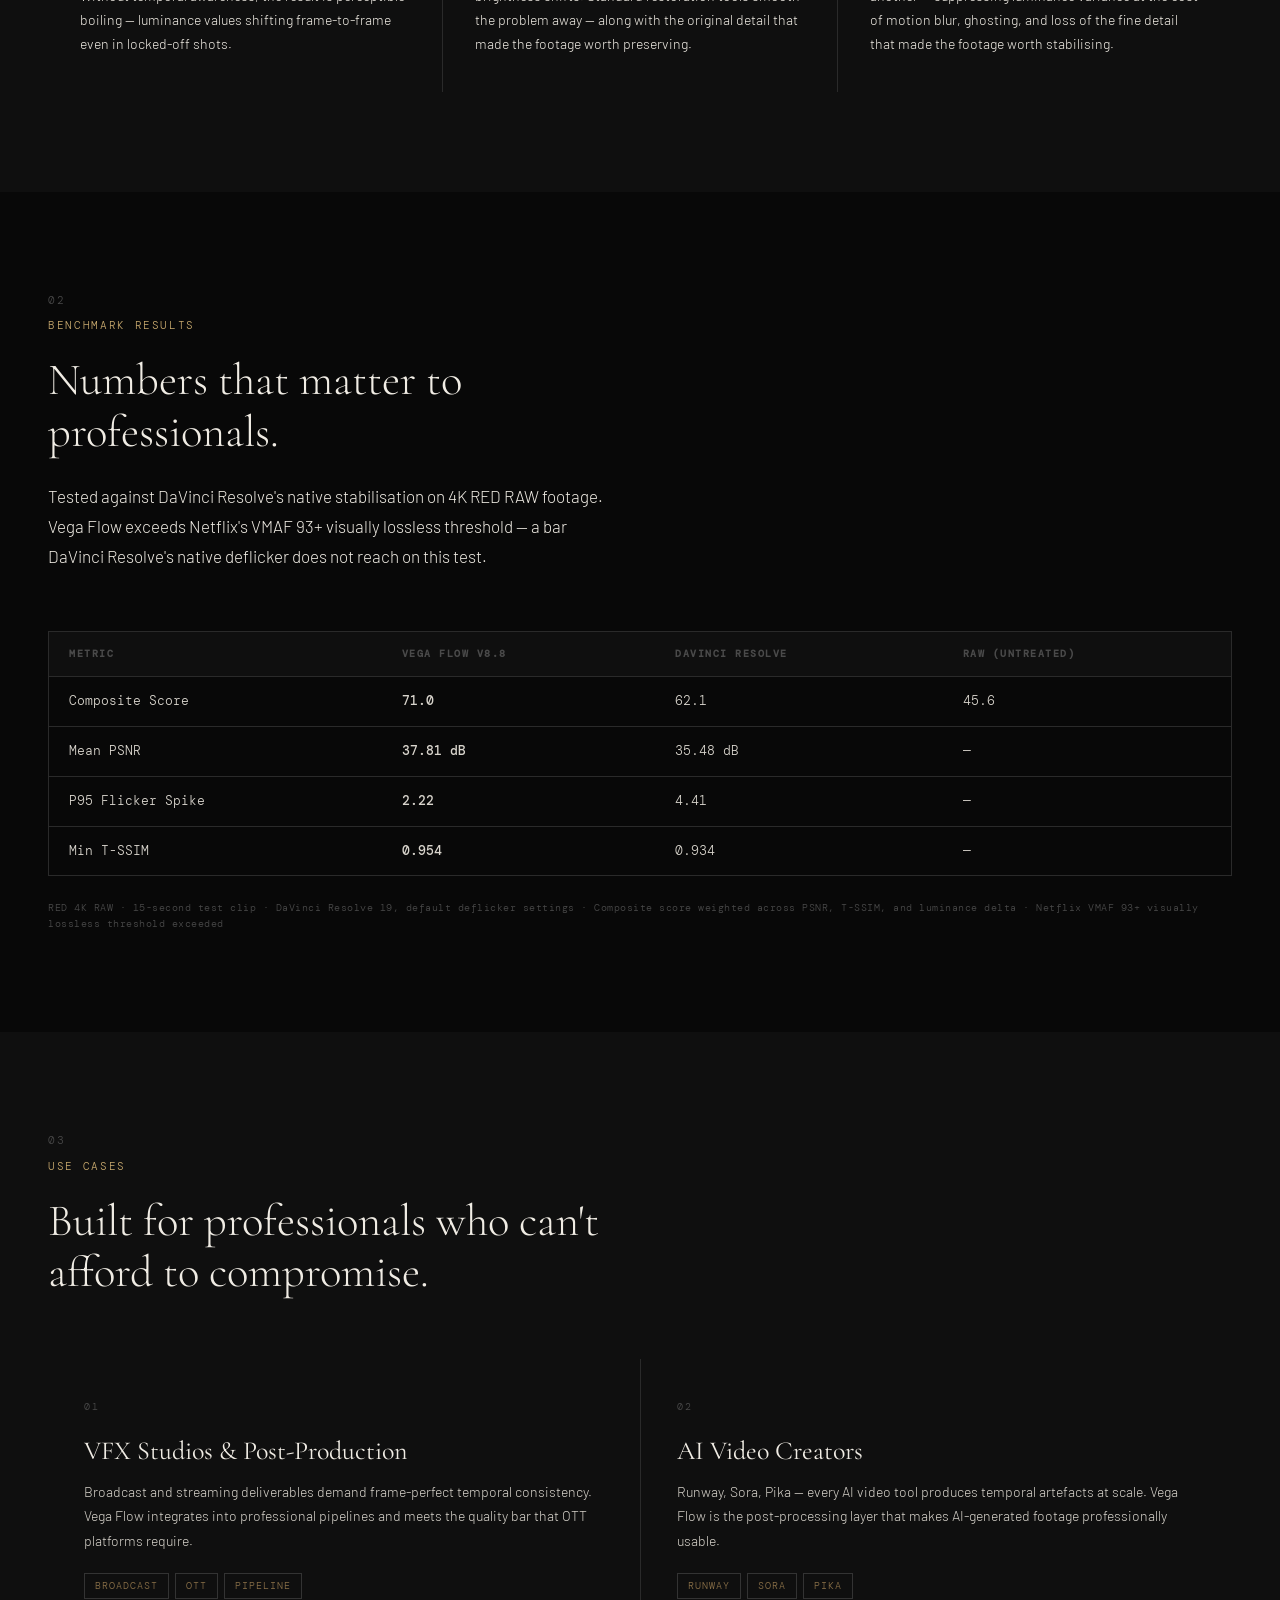
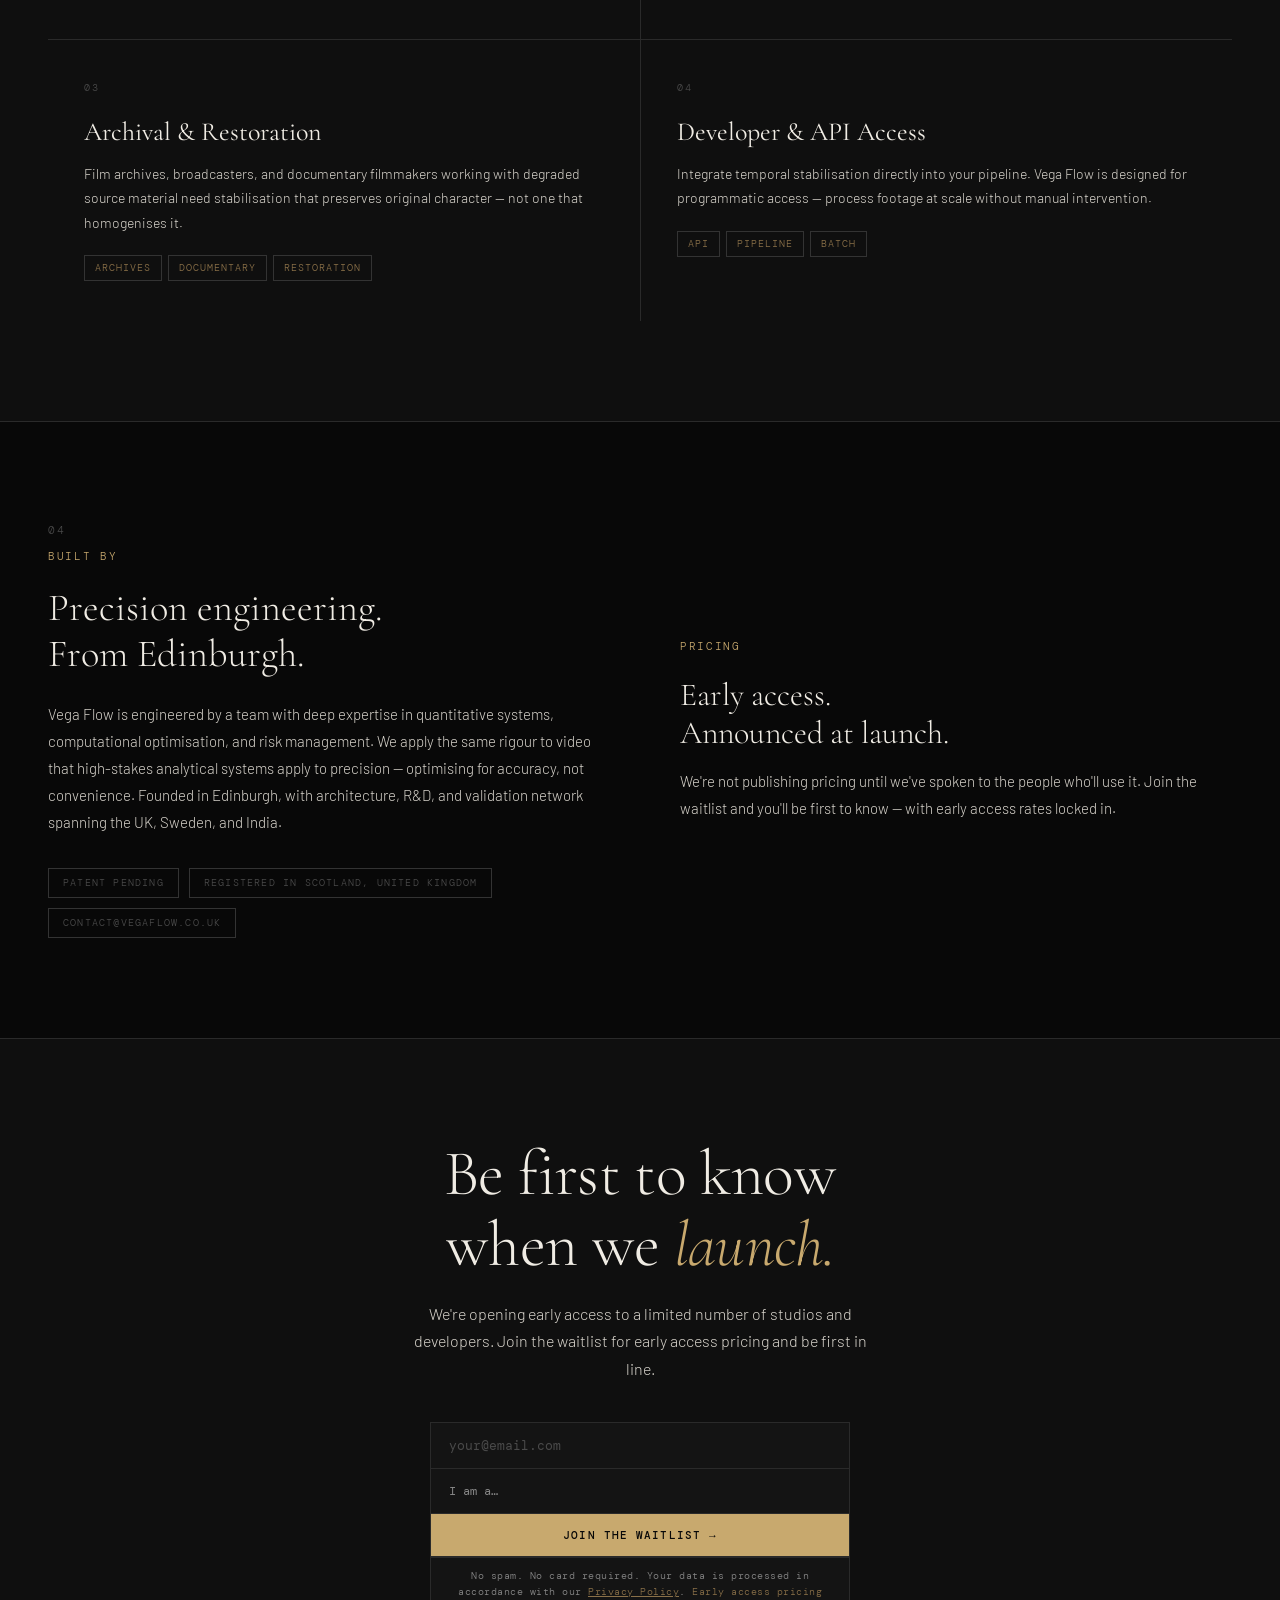
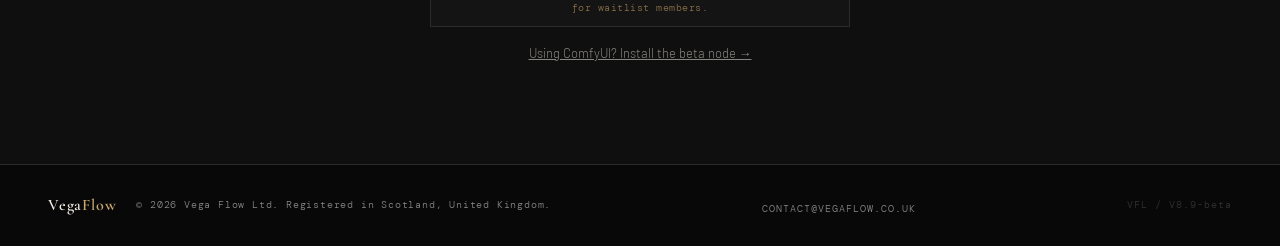
==== commit 1aa1ce77: "Update frame analyser version label V8.8 → V8.9 Co-Authored-By: Claude Sonnet 4.6 <noreply@anthropic" ====
--- a/index.html
+++ b/index.html
@@ -780,7 +780,7 @@
   <div class="hero-visual reveal">
     <div class="frame-analyzer">
       <div class="frame-analyzer-header">
-        <span class="fa-title">Frame Analysis · V8.8</span>
+        <span class="fa-title">Frame Analysis · V8.9</span>
         <span class="fa-status">Live</span>
       </div>
       <div class="frame-grid" id="frame-grid"></div>
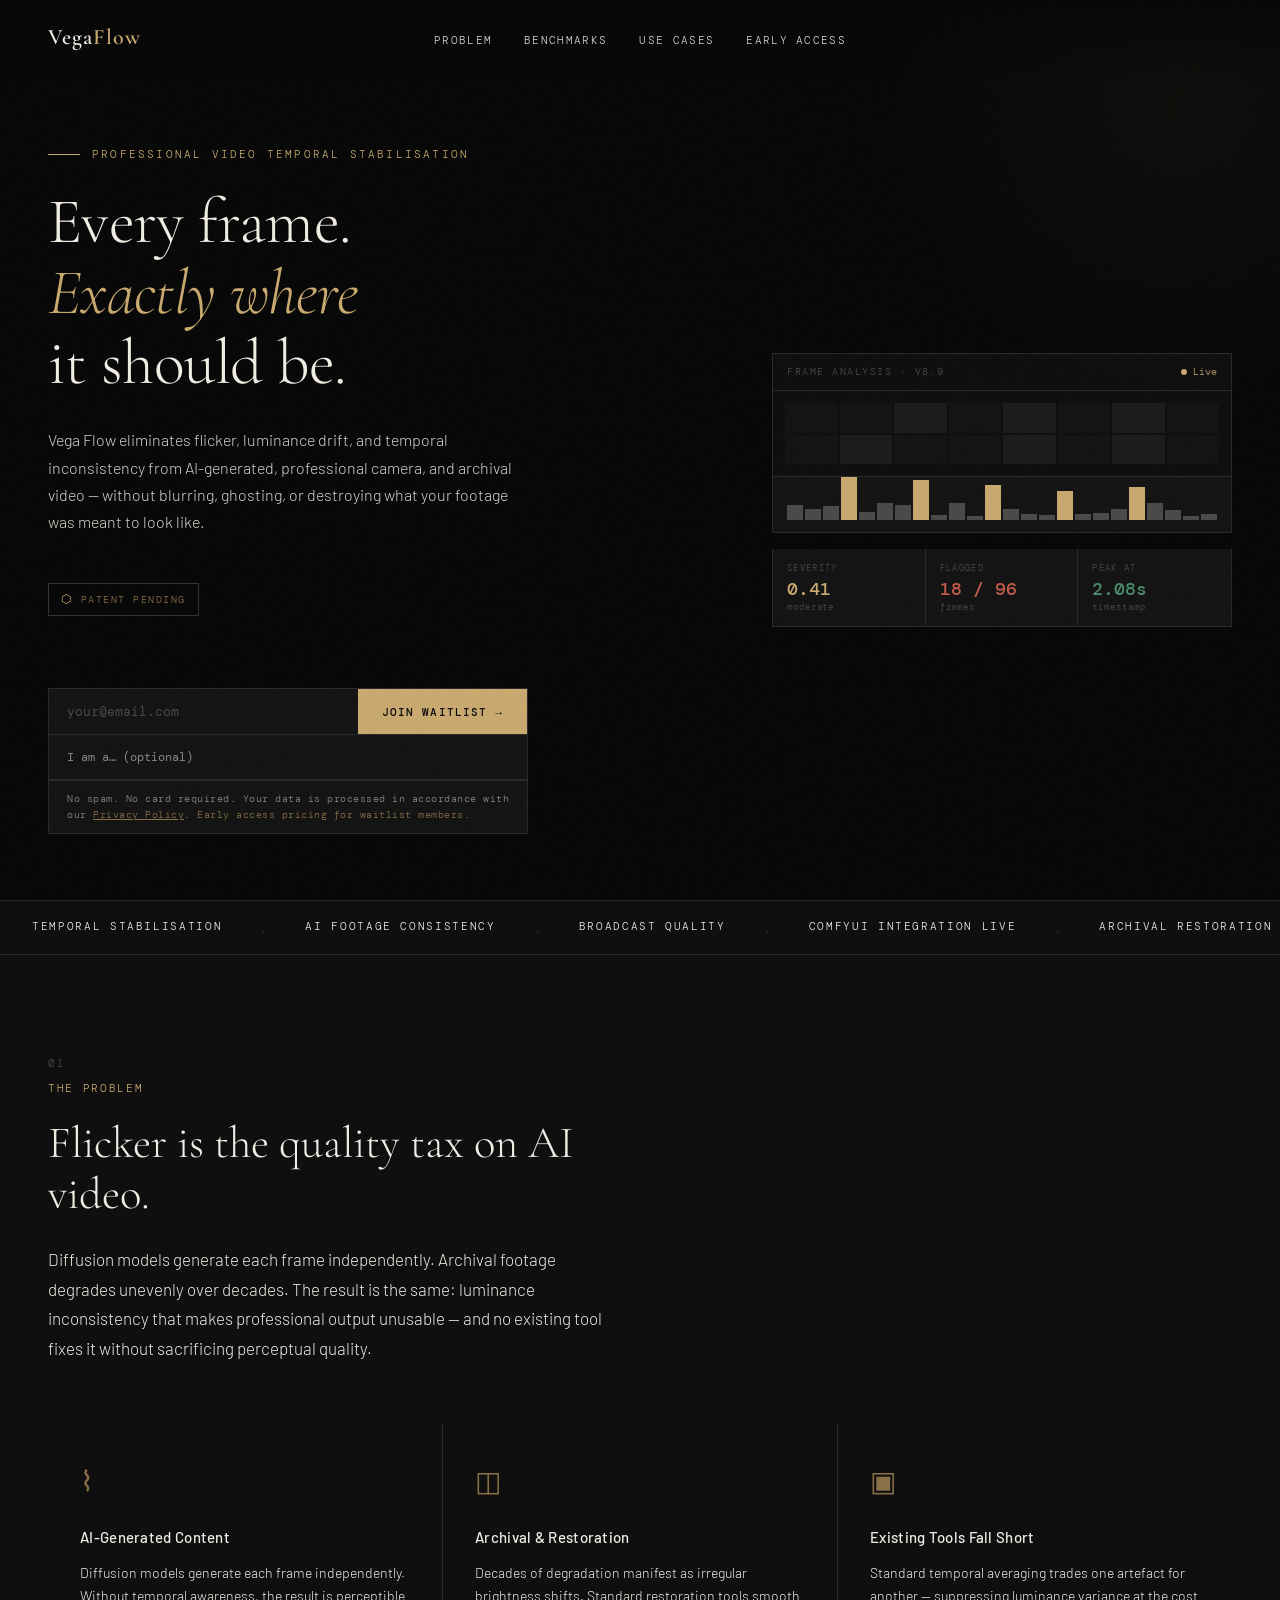
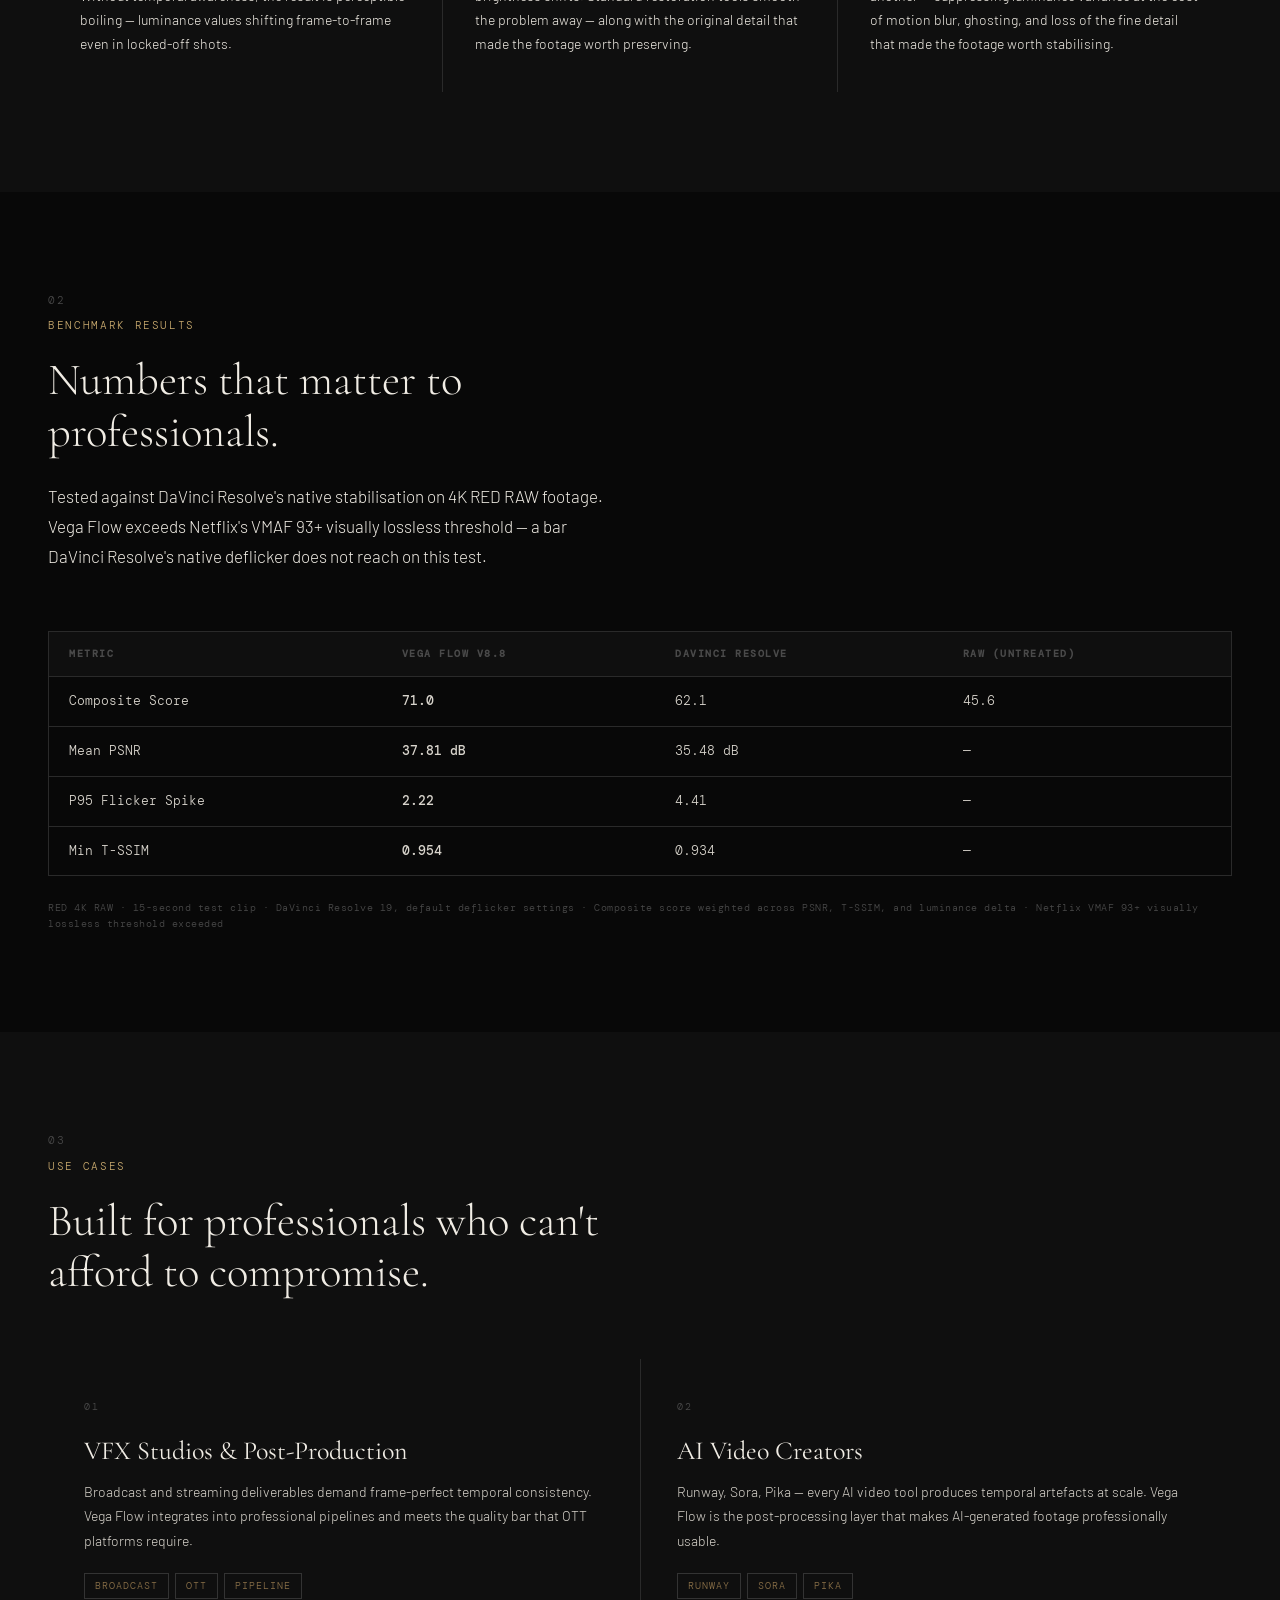
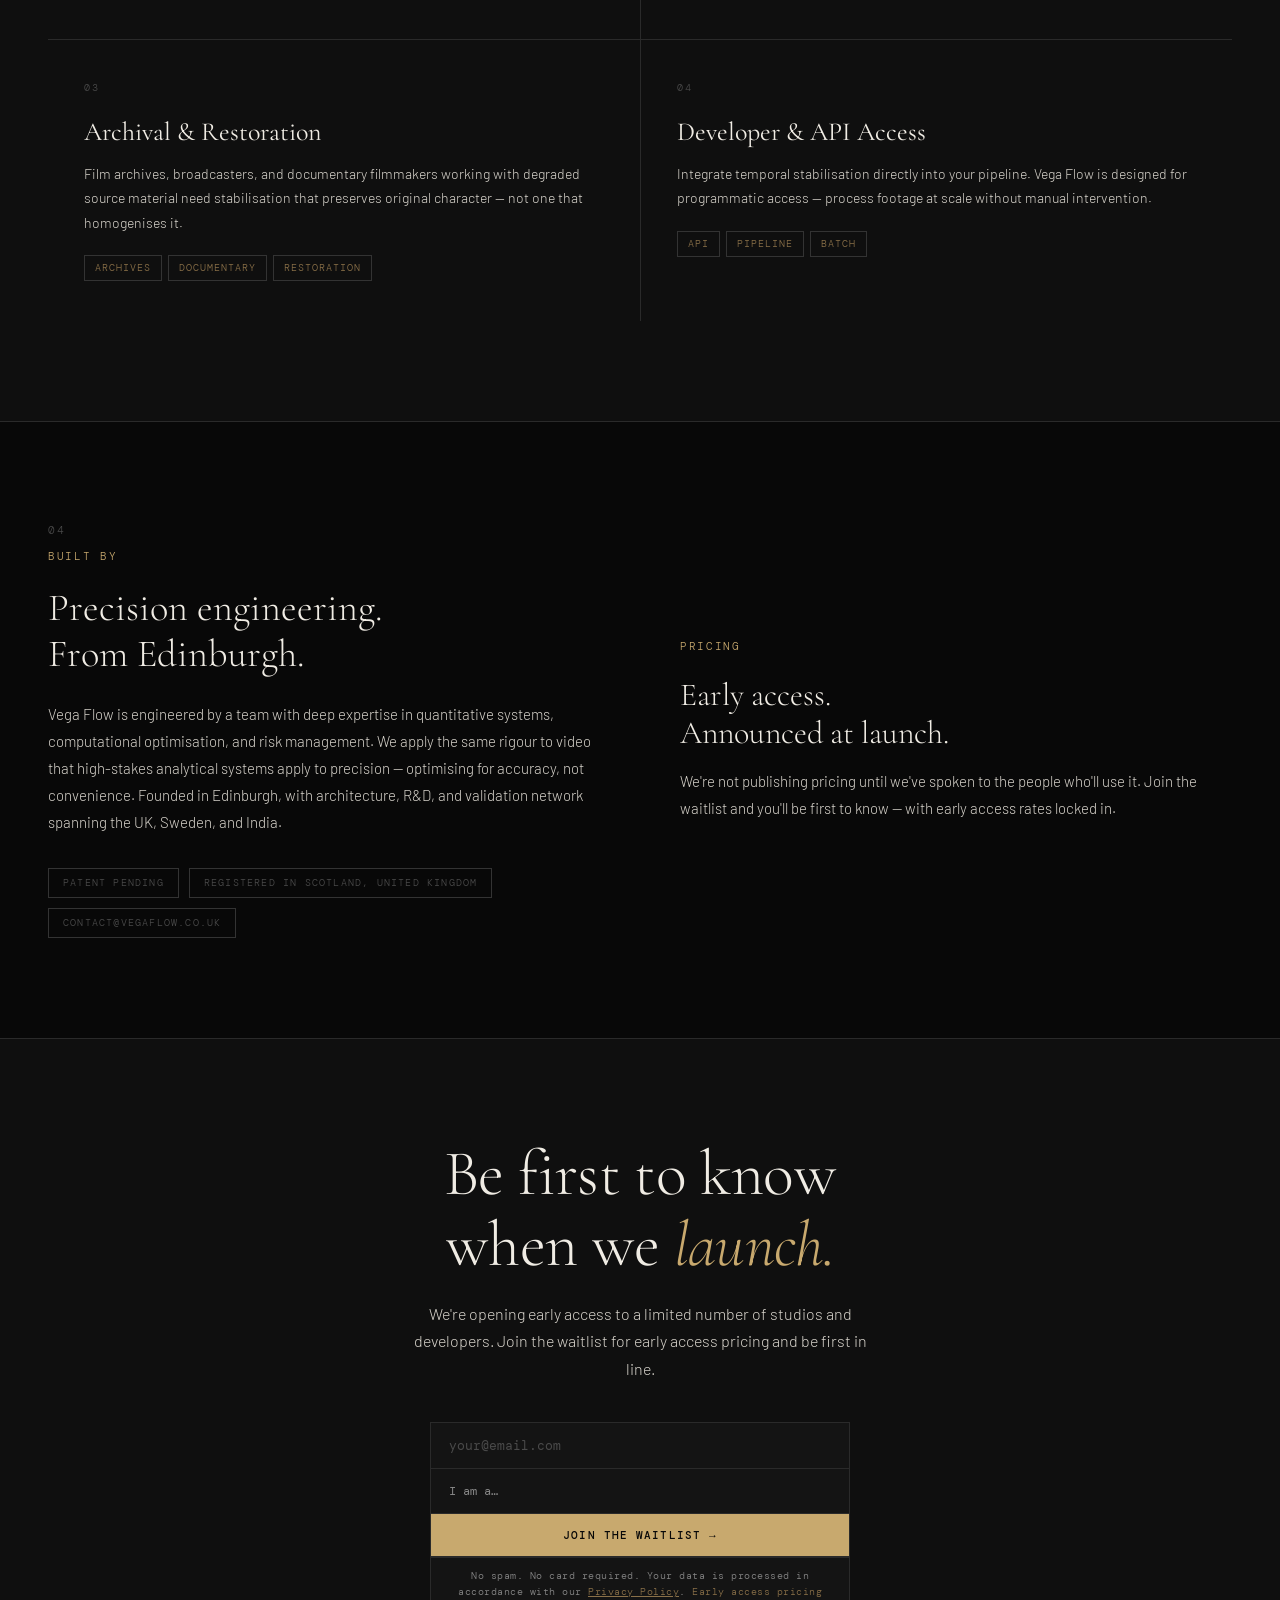
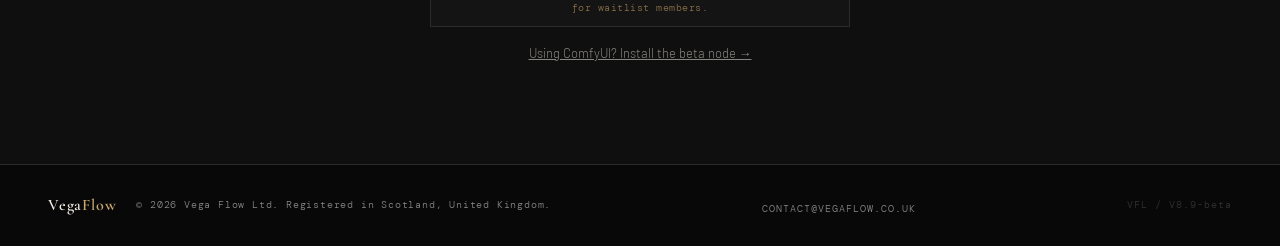
==== commit fb8e559c: "Reinstate hero waitlist form; fix mobile nav visibility - Hero: email/role/submit form reinstated be" ====
--- a/index.html
+++ b/index.html
@@ -729,6 +729,22 @@
   footer { padding: 24px; }
   footer .inner { flex-direction: column; align-items: flex-start; }
 }
+@media (max-width: 768px) {
+  nav { flex-wrap: wrap; padding: 12px 24px 0; }
+  .nav-links {
+    display: flex;
+    position: static;
+    transform: none;
+    width: 100%;
+    overflow-x: auto;
+    gap: 24px;
+    padding: 10px 0 12px;
+    margin-top: 8px;
+    border-top: 1px solid var(--border);
+    scrollbar-width: none;
+  }
+  .nav-links::-webkit-scrollbar { display: none; }
+}
 @media (orientation: portrait) {
   .hero { min-height: auto; padding: 120px 48px 48px; align-items: flex-start; }
   .hero .inner { grid-template-columns: 1fr; gap: 56px; }
@@ -737,11 +753,13 @@
   .hero-subhead { max-width: 600px; margin-left: auto; margin-right: auto; }
   .hero-visual { align-items: center; }
   .frame-analyzer, .analysis-readout { max-width: 560px; }
+  #waitlist-hero { margin-left: auto; margin-right: auto; }
 }
 @media (orientation: portrait) and (max-width: 900px) {
   .hero { padding: 100px 24px 40px; }
   .hero-subhead { max-width: 100%; }
   .frame-analyzer, .analysis-readout { max-width: 100%; }
+  #waitlist-hero { max-width: 100%; }
 }
 </style>
 </head>
@@ -774,6 +792,27 @@
     </p>
     <div class="patent-badge reveal">Patent Pending</div>
 
+    <div class="waitlist-form reveal" id="waitlist-hero" style="margin-top:32px;">
+      <div class="form-row">
+        <input type="email" class="form-input" placeholder="your@email.com" id="hero-email">
+        <button class="form-submit" onclick="submitWaitlist('hero-email', 'hero-role', 'hero-success')">
+          Join Waitlist →
+        </button>
+      </div>
+      <div class="form-row">
+        <select class="form-select" id="hero-role">
+          <option value="" disabled selected>I am a… (optional)</option>
+          <option value="developer">Developer / Pipeline Engineer</option>
+          <option value="vfx">VFX Studio / Post-Production</option>
+          <option value="filmmaker">Independent Filmmaker</option>
+          <option value="ai-creator">AI Video Creator</option>
+          <option value="archival">Archival / Restoration</option>
+          <option value="other">Other</option>
+        </select>
+      </div>
+      <div class="form-success" id="hero-success">✓ You're on the list. We'll be in touch shortly.</div>
+      <p class="form-note">No spam. No card required. Your data is processed in accordance with our <a href="/privacy" target="_blank" rel="noopener noreferrer" style="color: var(--accent-dim); text-decoration: underline;">Privacy Policy</a>. <span>Early access pricing for waitlist members.</span></p>
+    </div>
 
   </div>
 
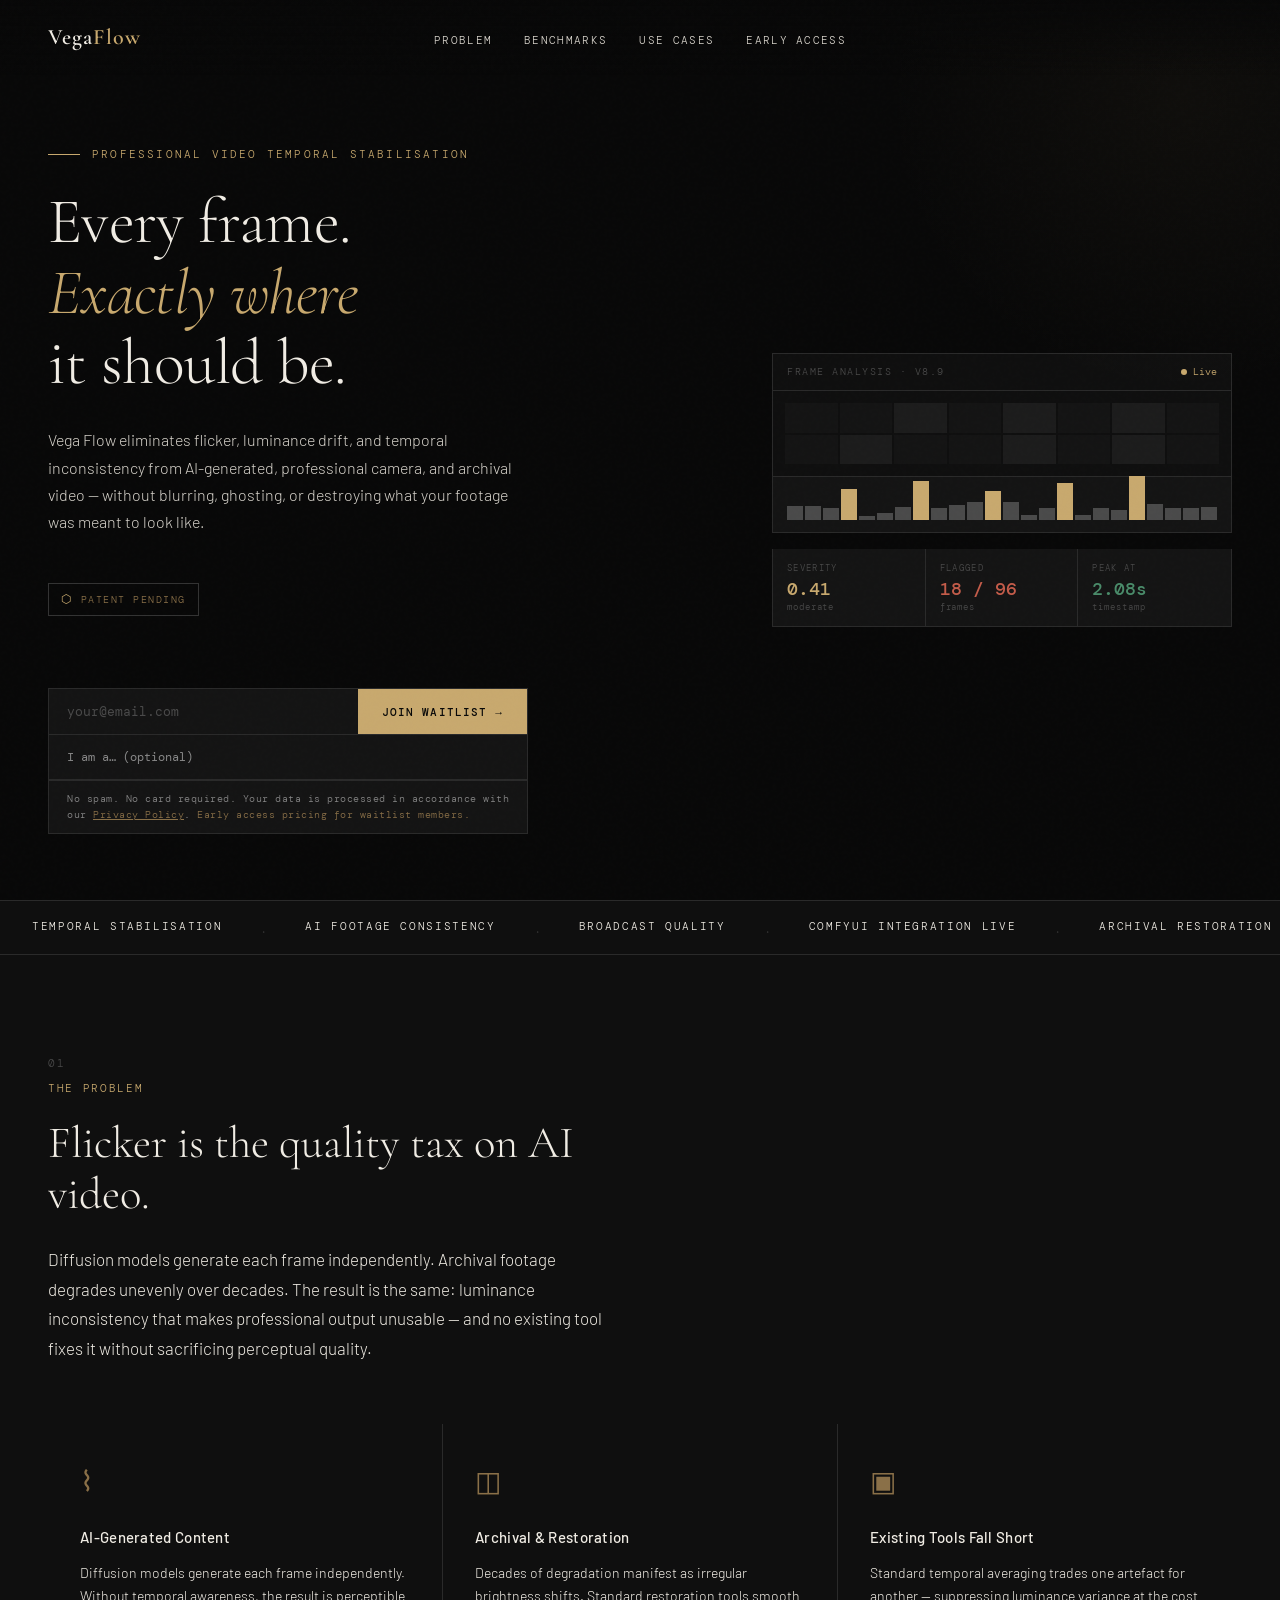
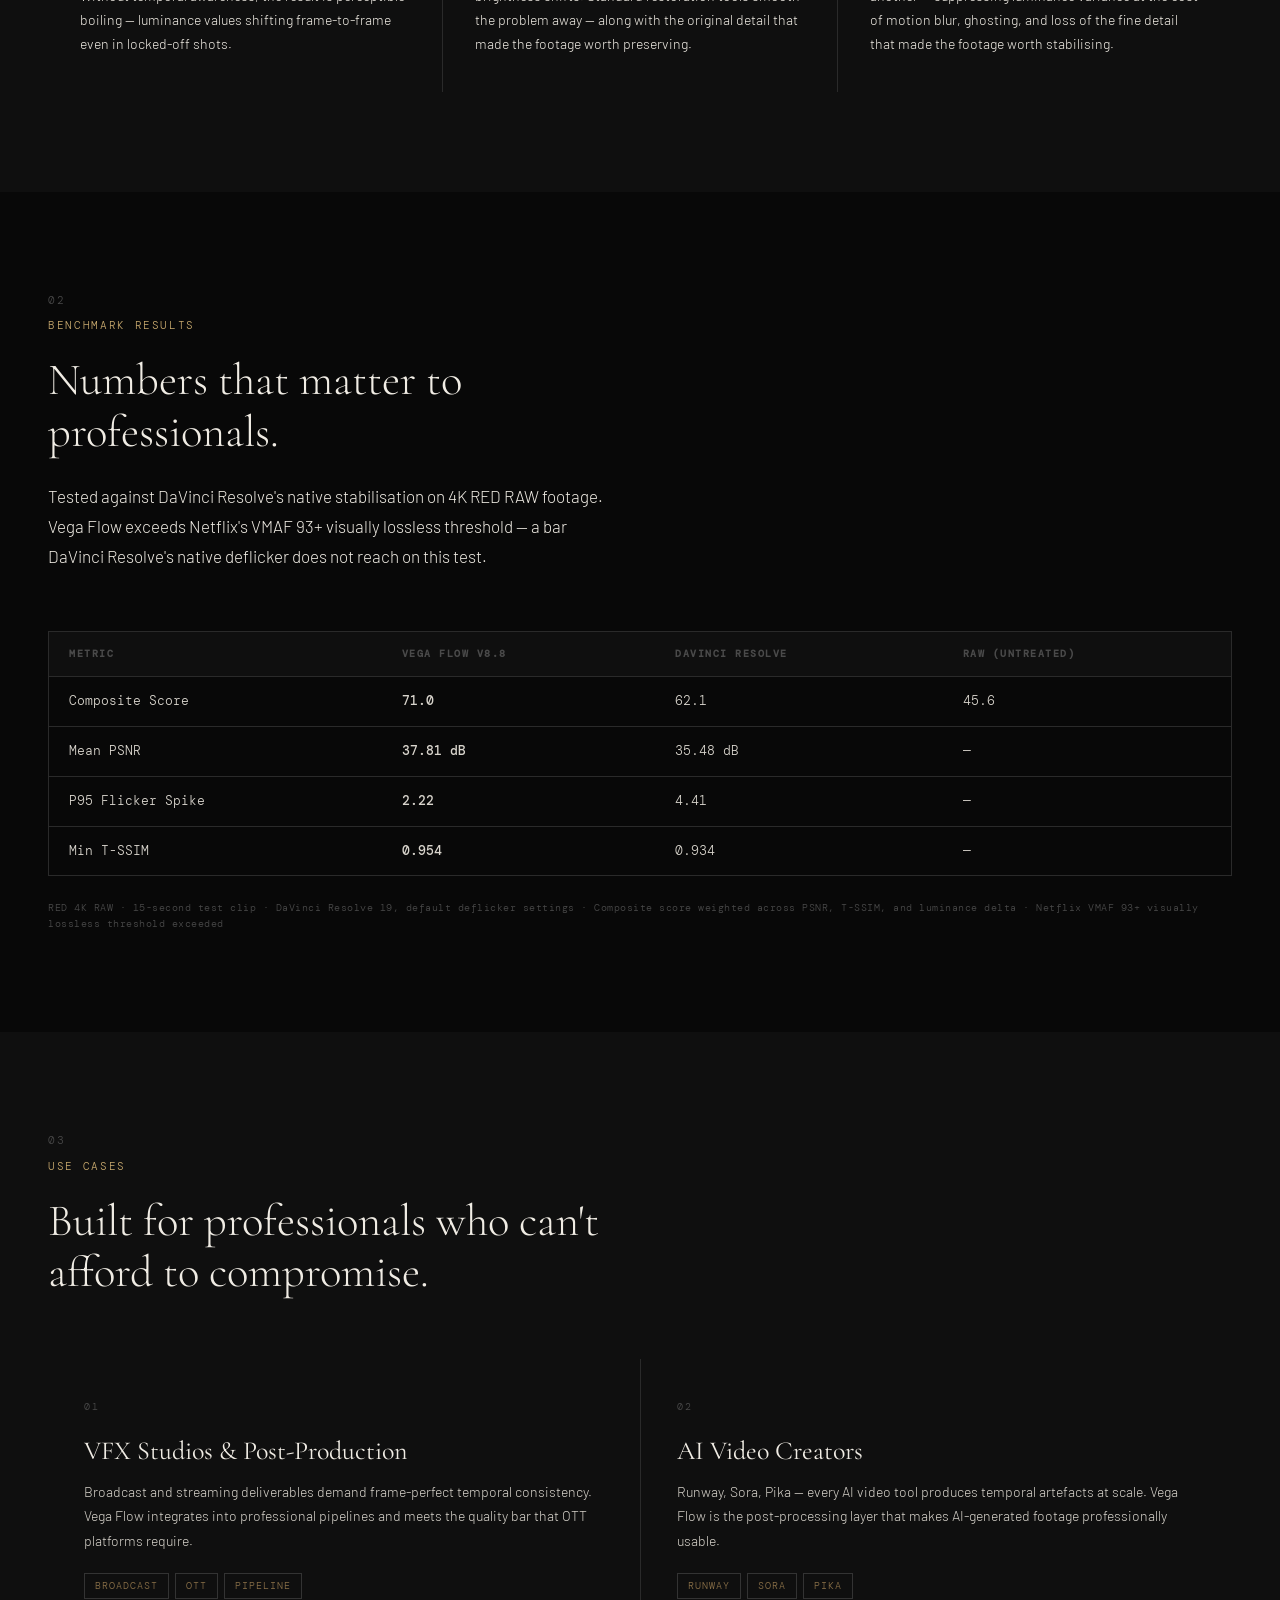
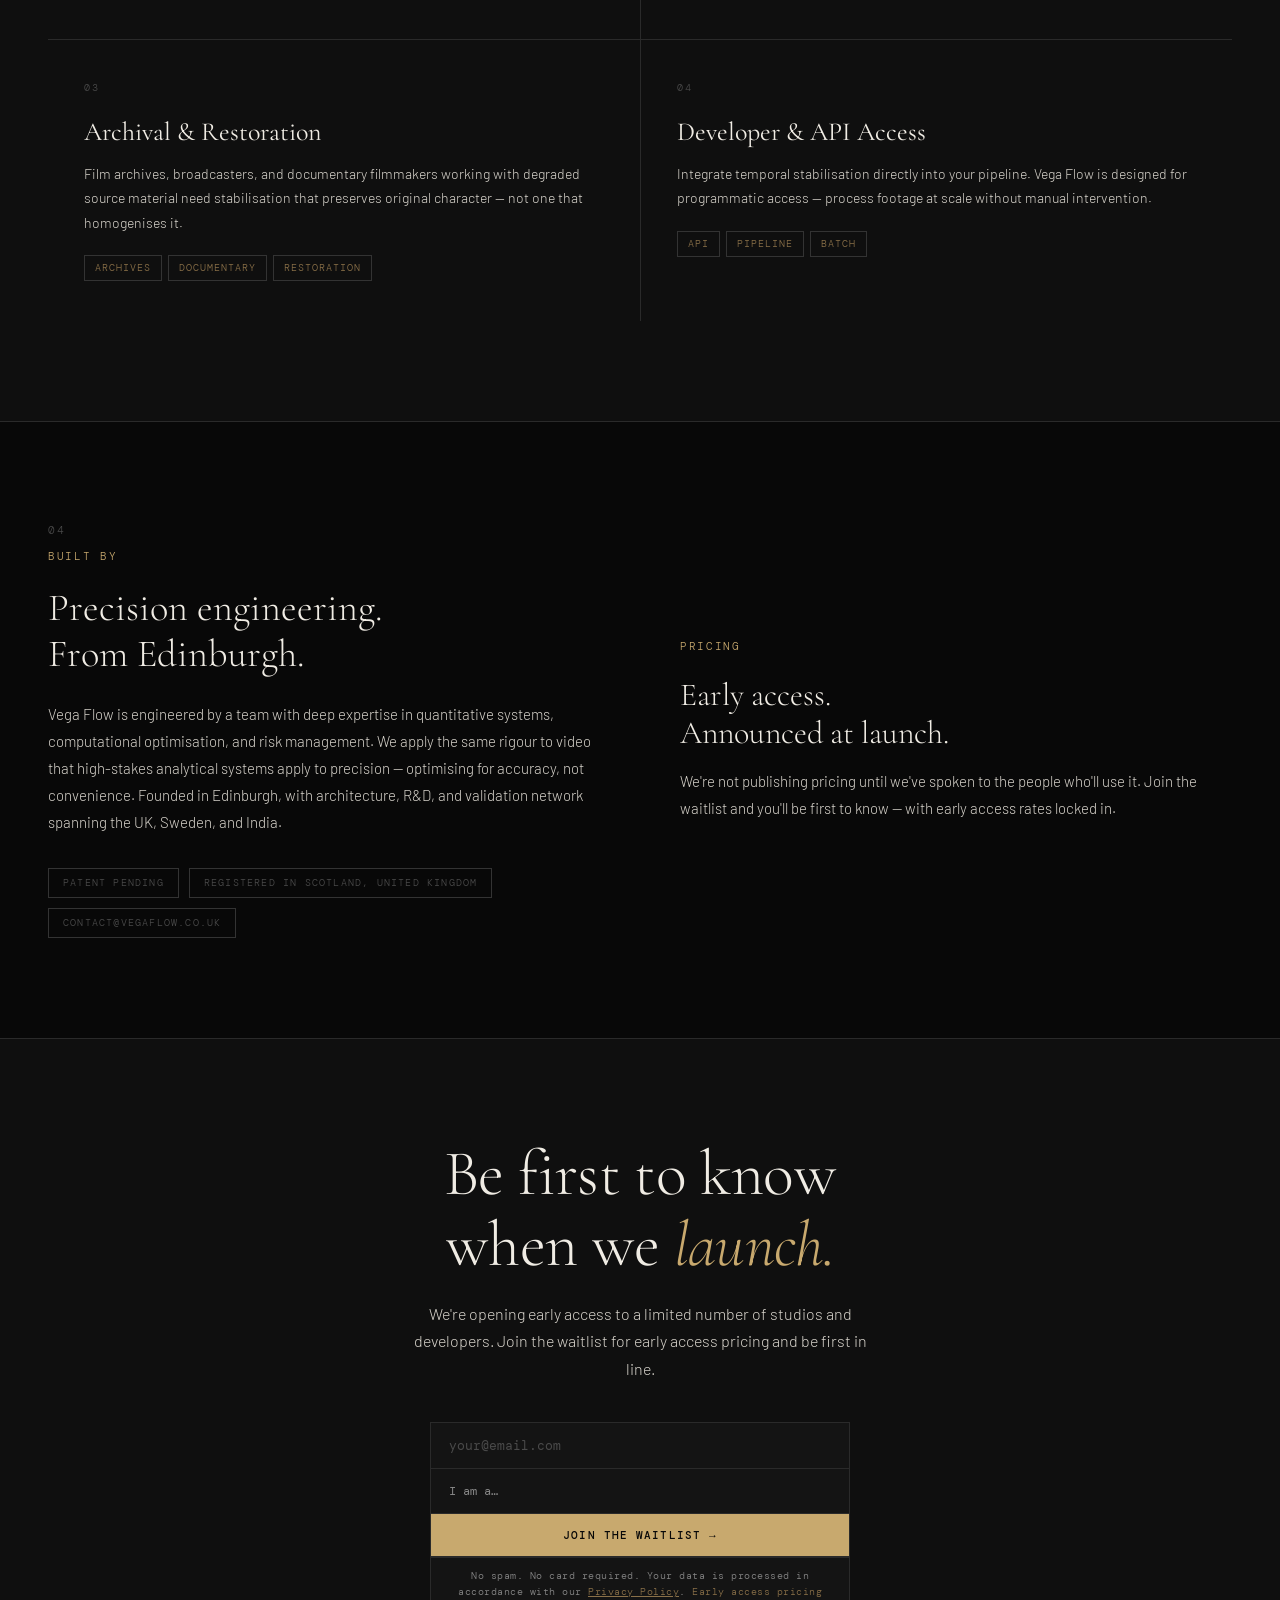
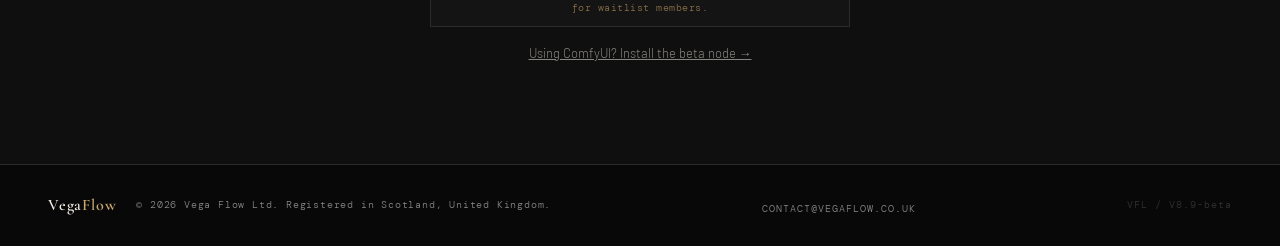
==== commit 1a81af65: "Extend mobile nav fix to full 900px breakpoint Nav links now visible at all viewports under 900px (n" ====
--- a/index.html
+++ b/index.html
@@ -718,18 +718,6 @@
 
 /* ── RESPONSIVE ── */
 @media (max-width: 900px) {
-  nav { padding: 16px 24px; }
-  .nav-links { display: none; }
-  .hero { padding: 100px 24px 32px; min-height: auto; }
-  .hero .inner { grid-template-columns: 1fr; gap: 48px; }
-  .hero-visual { align-items: flex-start; }
-  section { padding: 70px 24px; }
-  .problem-grid, .audience-grid { grid-template-columns: 1fr; }
-  .built-by-inner { grid-template-columns: 1fr; gap: 40px; }
-  footer { padding: 24px; }
-  footer .inner { flex-direction: column; align-items: flex-start; }
-}
-@media (max-width: 768px) {
   nav { flex-wrap: wrap; padding: 12px 24px 0; }
   .nav-links {
     display: flex;
@@ -744,6 +732,14 @@
     scrollbar-width: none;
   }
   .nav-links::-webkit-scrollbar { display: none; }
+  .hero { padding: 100px 24px 32px; min-height: auto; }
+  .hero .inner { grid-template-columns: 1fr; gap: 48px; }
+  .hero-visual { align-items: flex-start; }
+  section { padding: 70px 24px; }
+  .problem-grid, .audience-grid { grid-template-columns: 1fr; }
+  .built-by-inner { grid-template-columns: 1fr; gap: 40px; }
+  footer { padding: 24px; }
+  footer .inner { flex-direction: column; align-items: flex-start; }
 }
 @media (orientation: portrait) {
   .hero { min-height: auto; padding: 120px 48px 48px; align-items: flex-start; }
